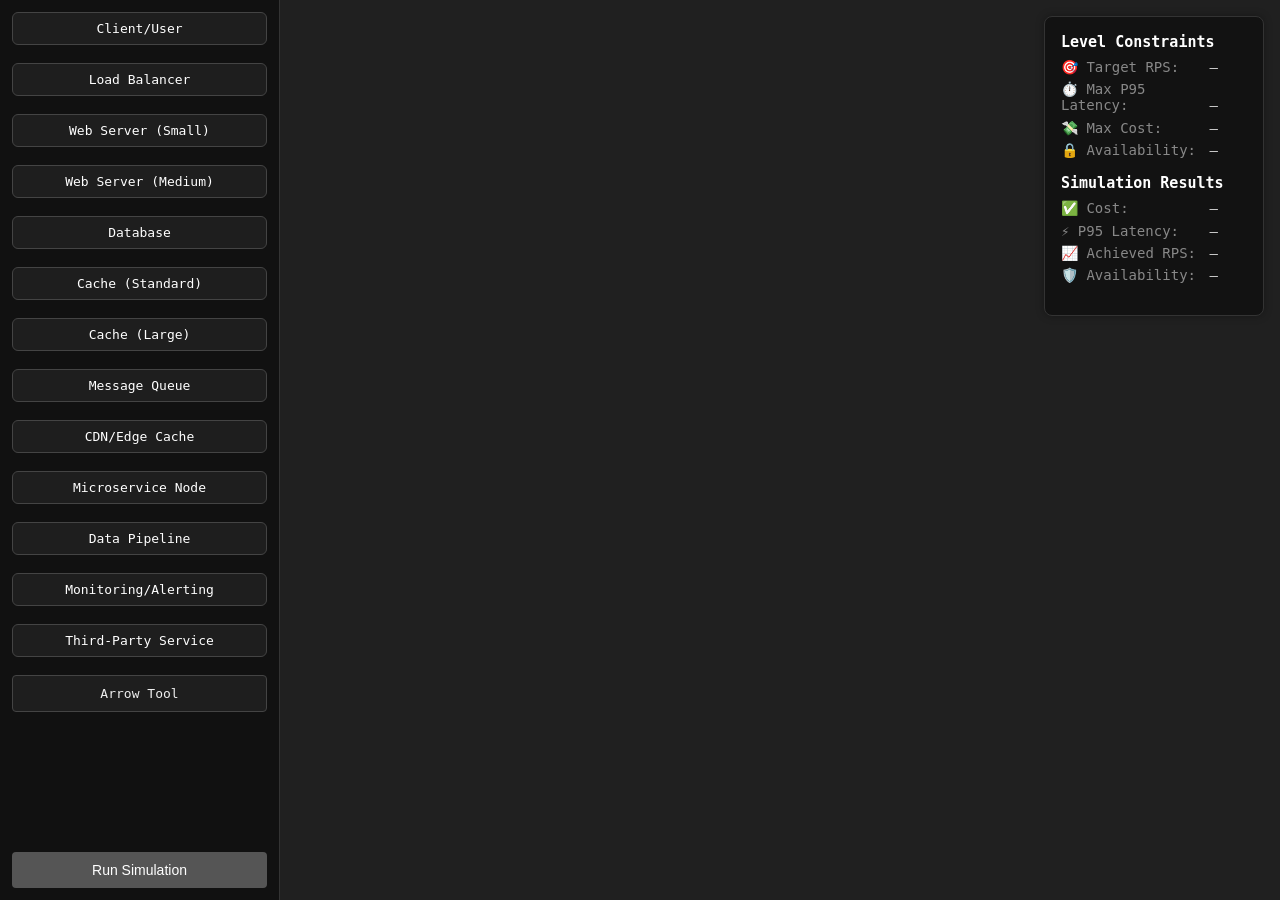
==== game.html @ d6246545 "initial commit" ====
<!DOCTYPE html>
<html lang="en">
  <head>
    <meta charset="UTF-8">
    <meta name="viewport" content="width=device-width, initial-scale=1.0">
    <title>System Design Canvas Game</title>
    <style>
    * {
      box-sizing: border-box;
    }

    body {
      margin: 0;
      display: flex;
      height: 100vh;
      font-family: 'Fira Code', monospace;
      background-color: #1e1e1e;
      color: #ccc;
    }

    #sidebar {
      width: 280px;
      background-color: #111;
      border-right: 1px solid #333;
      padding: 12px;
      display: flex;
      flex-direction: column;
      gap: 12px;
      overflow-y: auto;
    }

    .component-icon, #arrow-tool {
      padding: 10px 12px;
      background-color: #1e1e1e;
      border: 1px solid #444;
      border-radius: 4px;
      text-align: center;
      cursor: grab;
      user-select: none;
      font-size: 13px;
      transition: background-color 0.1s ease;
      color: #eee;
    }

    .component-icon:hover, #arrow-tool:hover {
      background-color: #2a2a2a;
    }

    .component-icon:active, #arrow-tool:active {
      cursor: grabbing;
    }

    #arrow-tool.active {
      background-color: #005f87;
      color: white;
      border-color: #007acc;
    }

    #canvas-container {
      flex: 1;
      position: relative;
      overflow: hidden;
      background-color: #202020;
    }

    #canvas {
      width: 100%;
      height: 100%;
    }

    .dropped {
      cursor: move;
    }

    .dropped.selected rect {
      stroke: #00bcd4;
      stroke-width: 2;
    }

    #run-button {
      margin-top: auto;
      padding: 10px;
      background-color: #007acc;
      color: white;
      border: none;
      border-radius: 4px;
      cursor: pointer;
      font-size: 14px;
    }

    #run-button:disabled {
      background-color: #555;
      cursor: not-allowed;
    }

    #node-props-panel {
      position: absolute;
      top: 20px;
      right: 20px;
      width: 220px;
      background-color: #111;
      border: 1px solid #444;
      border-radius: 4px;
      padding: 12px;
      color: #eee;
      box-shadow: 0 0 10px rgba(0,0,0,0.6);
      display: none;
      z-index: 10;
    }

    #node-props-panel h3 {
      margin-top: 0;
      font-size: 15px;
      color: #ccc;
    }

    .prop-group {
      display: none;
      margin-bottom: 12px;
    }

    .prop-group label, .prop-group input {
      display: block;
      width: 100%;
      margin-top: 6px;
      font-size: 13px;
    }

    input[type="text"],
    input[type="number"] {
      padding: 6px;
      background-color: #222;
      border: 1px solid #555;
      color: #eee;
      border-radius: 4px;
      font-family: 'Fira Code', monospace;
    }

    #node-props-panel button {
      padding: 8px;
      background-color: #007acc;
      color: white;
      border: none;
      border-radius: 4px;
      cursor: pointer;
      font-size: 14px;
      margin-top: 8px;
    }

    #node-props-panel button:disabled {
      background-color: #555;
      cursor: not-allowed;
    }

    #info-panel {
      position: absolute;
      top: 1rem;
      right: 1rem;
      background: #121212;
      color: #ccc;
      padding: 1rem;
      border-radius: 8px;
      font-family: monospace;
      font-size: 14px;
      min-width: 220px;
      z-index: 10;
      border: 1px solid #333;
      box-shadow: 0 0 8px rgba(0, 0, 0, 0.3);
    }

    #constraints-panel,
    #score-panel {
      margin-bottom: 1rem;
    }

    .panel-title {
      font-weight: bold;
      color: #fff;
      font-size: 15px;
      margin-bottom: 0.5rem;
    }

    .panel-metric {
      margin-bottom: 0.4rem;
    }

    .panel-metric .label {
      display: inline-block;
      width: 140px;
      color: #888;
    }

    .component-icon {
      position: relative;
      padding: 8px;
      margin-bottom: 6px;
      background: #1e1e1e;
      color: white;
      border: 1px solid #444;
      border-radius: 6px;
      cursor: grab;
    }

    .component-icon .tooltip {
      visibility: hidden;
      opacity: 0;
      position: absolute;
      top: 100%;
      left: 0;
      z-index: 10;
      background: #333;
      color: #fff;
      padding: 6px 8px;
      border-radius: 4px;
      white-space: nowrap;
      font-size: 12px;
      line-height: 1.4;
      margin-top: 4px;
      transition: opacity 0.2s;
    }

    .component-icon:hover .tooltip {
      visibility: visible;
      opacity: 1;
    }

    .component-icon.dragging .tooltip {
  display: none;
}

    </style>
  </head>
  <body>
    <div id="info-panel">
      <div id="constraints-panel">
        <div class="panel-title">Level Constraints</div>
        <div class="panel-metric"><span class="label">🎯 Target RPS:</span> <span id="constraint-rps">–</span></div>
        <div class="panel-metric"><span class="label">⏱️ Max P95 Latency:</span> <span id="constraint-latency">–</span></div>
        <div class="panel-metric"><span class="label">💸 Max Cost:</span> <span id="constraint-cost">–</span></div>
        <div class="panel-metric"><span class="label">🔒 Availability:</span> <span id="constraint-availability">–</span></div>
      </div>

      <div id="score-panel">
        <div class="panel-title">Simulation Results</div>
        <div class="panel-metric"><span class="label">✅ Cost:</span> <span id="score-cost">–</span></div>
        <div class="panel-metric"><span class="label">⚡ P95 Latency:</span> <span id="score-p95">–</span></div>
        <div class="panel-metric"><span class="label">📈 Achieved RPS:</span> <span id="score-rps">–</span></div>
        <div class="panel-metric"><span class="label">🛡️ Availability:</span> <span id="score-availability">–</span></div>
      </div>
    </div>
    <div id="sidebar">
      <div class="component-icon" draggable="true" data-type="Client">
        Client/User
        <span class="tooltip">Simulates user traffic</span>
      </div>

      <div class="component-icon" draggable="true" data-type="LoadBalancer">
        Load Balancer
        <span class="tooltip">Cost: $5/mo<br>Distributes traffic evenly<br>Latency: 5 ms</span>
      </div>

      <div class="component-icon" draggable="true" data-type="WebServerSmall">
        Web Server (Small)
        <span class="tooltip">Cost: $10/mo<br>Capacity: 100 RPS<br>Base Latency: 50 ms</span>
      </div>

      <div class="component-icon" draggable="true" data-type="WebServerMedium">
        Web Server (Medium)
        <span class="tooltip">Cost: $20/mo<br>Capacity: 200 RPS<br>Base Latency: 40 ms</span>
      </div>

      <div class="component-icon" draggable="true" data-type="Database">
        Database
        <span class="tooltip">Cost: $20/mo<br>Read Capacity: 150 RPS<br>Base Latency: 80 ms<br>Supports replication</span>
      </div>

      <div class="component-icon" draggable="true" data-type="CacheStandard">
        Cache (Standard)
        <span class="tooltip">Cost: $10/mo<br>Capacity: 100 RPS<br>Latency: 5 ms<br>80% hit rate with 1hr TTL</span>
      </div>

      <div class="component-icon" draggable="true" data-type="CacheLarge">
        Cache (Large)
        <span class="tooltip">Cost: $20/mo<br>Capacity: 200 RPS<br>Latency: 5 ms<br>Higher hit rate for large datasets</span>
      </div>

      <div class="component-icon" draggable="true" data-type="MessageQueue">
        Message Queue
        <span class="tooltip">Cost: $15/mo<br>Decouples components<br>Useful for batching writes</span>
      </div>

      <div class="component-icon" draggable="true" data-type="CDN">
        CDN/Edge Cache
        <span class="tooltip">Cost: $0.03/GB<br>Improves global latency<br>Caches static content</span>
      </div>

      <div class="component-icon" draggable="true" data-type="Microservice">
        Microservice Node
        <span class="tooltip">Cost: $10/mo<br>Stateless container<br>Use for modular logic</span>
      </div>

      <div class="component-icon" draggable="true" data-type="DataPipeline">
        Data Pipeline
        <span class="tooltip">Cost: $25/mo<br>Stream or batch processing<br>Used for analytics / ETL</span>
      </div>

      <div class="component-icon" draggable="true" data-type="Monitoring">
        Monitoring/Alerting
        <span class="tooltip">Cost: $5/mo<br>Health checks + logs<br>Alerts on failures</span>
      </div>

      <div class="component-icon" draggable="true" data-type="ThirdParty">
        Third-Party Service
        <span class="tooltip">External APIs<br>Latency + cost vary<br>Examples: Payment, Email, Search</span>
      </div>

      <div id="arrow-tool">Arrow Tool</div>
      <button id="run-button" disabled>Run Simulation</button>
    </div>

    <div id="canvas-container">
      <svg id="canvas">
        <defs>
          <marker id="arrowhead" markerWidth="10" markerHeight="7" refX="10" refY="3.5" orient="auto">
            <polygon points="0 0, 10 3.5, 0 7" fill="#333" />
          </marker>
        </defs>
      </svg>
      <div id="node-props-panel">
        <h3>Node Properties</h3>
        <div id="label-group">
          <label>Label:<input type="text" name="label" /></label>
        </div>
        <div id="db-group" class="prop-group">
          <label>Replication Factor:<input type="number" name="replication" min="1" step="1" /></label>
        </div>
        <div id="cache-group" class="prop-group">
          <label>Cache TTL (secs):<input type="number" name="cacheTTL" min="0" step="60" /></label>
        </div>
        <button id="node-props-save" disabled>Save</button>
      </div>
    </div>

    <script>
    let nodeIdCounter = 1;
    function generateNodeId() {
      return `node-${nodeIdCounter++}`;
    }

    function createSVGElement(tag, attrs) {
      const elem = document.createElementNS('http://www.w3.org/2000/svg', tag);
      for (let key in attrs) {
        elem.setAttribute(key, attrs[key]);
      }
      return elem;
    }

    class Node {
      constructor(type, x, y, app) {
        this.id = generateNodeId();
        this.type = type;
        this.app = app;
        this.props = {
          label: type,
          replication: 1,
          cacheTTL: 0
        };
        this.group = createSVGElement('g', { class: 'dropped', 'data-type': type });
        const rect = createSVGElement('rect', {
          x, y,
          width: 0,
          height: app.componentSize.height,
          fill: '#e0e0e0',
          stroke: '#333',
          'stroke-width': 1,
          rx: 4, ry: 4
        });
        this.group.appendChild(rect);
        this.text = createSVGElement('text', {
          x: x + app.componentSize.width / 2,
          y: y + app.componentSize.height / 2 + 5,
          'text-anchor': 'middle',
          'font-size': 14,
          fill: '#000'
        });
        this.text.textContent = this.props.label;
        this.app.canvas.appendChild(this.text); // temporarily append to measure
        const textWidth = this.text.getBBox().width;
        const padding = 20;
        const finalWidth = textWidth + padding;

        rect.setAttribute('width', finalWidth);
        this.text.setAttribute('x', x + finalWidth / 2);
        this.group.appendChild(this.text);
        this.group.__nodeObj = this;
        this.initDrag();
        this.group.addEventListener('click', (e) => {
          e.stopPropagation();
          if (app.arrowMode) {
            app.handleConnectionClick(this);
          } else {
            app.clearSelection();
            this.select();
            app.showPropsPanel(this);
          }
        });
        app.canvas.appendChild(this.group);
        app.placedComponents.push(this);
        app.runButton.disabled = false;
      }

      initDrag() {
        this.id = generateNodeId();
        let offsetX, offsetY;

        const onMouseMove = (e) => {
          const pt = this.app.canvas.createSVGPoint();
          pt.x = e.clientX;
          pt.y = e.clientY;
          const svgP = pt.matrixTransform(this.app.canvas.getScreenCTM().inverse());

          const newX = svgP.x - offsetX;
          const newY = svgP.y - offsetY;

          this.group.setAttribute('transform', `translate(${newX}, ${newY})`);

          this.app.connections.forEach(conn => {
            if (conn.start === this || conn.end === this) {
              conn.updatePosition();
            }
          });
        };

        const onMouseUp = () => {
          window.removeEventListener('mousemove', onMouseMove);
          window.removeEventListener('mouseup', onMouseUp);
        };

        this.group.addEventListener('mousedown', (e) => {
          e.preventDefault();
          const pt = this.app.canvas.createSVGPoint();
          pt.x = e.clientX;
          pt.y = e.clientY;
          const svgP = pt.matrixTransform(this.app.canvas.getScreenCTM().inverse());

          const ctm = this.group.getCTM();
          offsetX = svgP.x - ctm.e;
          offsetY = svgP.y - ctm.f;

          window.addEventListener('mousemove', onMouseMove);
          window.addEventListener('mouseup', onMouseUp);
        });        
      }

      updateLabel(newLabel) {
        this.props.label = newLabel;
        this.text.textContent = newLabel;
        const textWidth = this.text.getBBox().width;
        const padding = 20;
        const finalWidth = textWidth + padding;

        this.group.querySelector('rect').setAttribute('width', finalWidth);
        this.text.setAttribute('x', parseFloat(this.group.querySelector('rect').getAttribute('x')) + finalWidth / 2);

      }

      getCenter() {
        const bbox = this.group.getBBox();
        const ctm = this.group.getCTM();
        const x = ctm.e + bbox.x + bbox.width / 2;
        const y = ctm.f + bbox.y + bbox.height / 2;
        return { x, y };
      }

      select() {
        this.app.clearSelection();
        this.group.classList.add('selected');
        this.app.selectedNode = this;
      }

      deselect() {
        this.group.classList.remove('selected');
        if (this.app.selectedNode === this) {
          this.app.selectedNode = null;
        }
      }
    }

    class Connection {
      constructor(startNode, endNode, label, app) {
        this.start = startNode;
        this.end = endNode;
        this.app = app;
        this.line = createSVGElement('line', {
          stroke: '#333', 'stroke-width': 2, 'marker-end': 'url(#arrowhead)'
        });
        this.text = createSVGElement('text', {
          'text-anchor': 'middle', 'font-size': 12, fill: '#333'
        });
        this.text.textContent = label;
        app.canvas.appendChild(this.line);
        app.canvas.appendChild(this.text);
        this.updatePosition();

        this.selected = false;
        this.line.addEventListener('click', (e) => {
          e.stopPropagation();
          this.app.clearSelection();
          this.select();
        });
      }

      updatePosition() {
        const s = this.start.getCenter();
        const e = this.end.getCenter();
        this.line.setAttribute('x1', s.x);
        this.line.setAttribute('y1', s.y);
        this.line.setAttribute('x2', e.x);
        this.line.setAttribute('y2', e.y);
        const midX = (s.x + e.x) / 2;
        const midY = (s.y + e.y) / 2;
        this.text.setAttribute('x', midX);
        this.text.setAttribute('y', midY - 5);
      }

      select() {
        this.app.clearSelection();
        this.selected = true;
        this.line.setAttribute('stroke', '#007bff');
        this.line.setAttribute('stroke-width', 3);
        this.app.selectedConnection = this;
      }

      deselect() {
        this.selected = false;
        this.line.setAttribute('stroke', '#333');
        this.line.setAttribute('stroke-width', 2);
      }
    }

    class CanvasApp {
      constructor() {
        this.placedComponents = [];
        this.connections = [];
        this.componentSize = { width: 120, height: 40 };
        this.arrowMode = false;
        this.connectionStart = null;
        this.activeNode = null;
        this.selectedConnection = null;

        this.sidebar = document.getElementById('sidebar');
        this.arrowTool = document.getElementById('arrow-tool');
        this.canvasContainer = document.getElementById('canvas-container');
        this.canvas = document.getElementById('canvas');
        this.runButton = document.getElementById('run-button');
        this.nodePropsPanel = document.getElementById('node-props-panel');
        this.propsSaveBtn = document.getElementById('node-props-save');
        this.labelGroup = document.getElementById('label-group');
        this.dbGroup = document.getElementById('db-group');
        this.cacheGroup = document.getElementById('cache-group');
        this.selectedNode = null;

        this.initEventHandlers();
      }

      initEventHandlers() {
        this.arrowTool.addEventListener('click', () => {
          this.arrowMode = !this.arrowMode;
          if (this.arrowMode) {
            this.arrowTool.classList.add('active');
            this.hidePropsPanel();
          } else {
            this.arrowTool.classList.remove('active');
            if (this.connectionStart) {
              this.connectionStart.group.classList.remove('selected');
              this.connectionStart = null;
            }
          }
        });

        this.sidebar.addEventListener('dragstart', (e) => {
          if (e.target.classList.contains('component-icon')) {
            e.dataTransfer.setData('text/plain', e.target.getAttribute('data-type'));
            e.target.classList.add('dragging');
          }
        });
        this.sidebar.addEventListener('dragend', (e) => {
  if (e.target.classList.contains('component-icon')) {
    e.target.classList.remove('dragging');
  }
});

        this.canvasContainer.addEventListener('dragover', (e) => e.preventDefault());
        this.canvasContainer.addEventListener('drop', (e) => {
          e.preventDefault();
          const type = e.dataTransfer.getData('text/plain');
          const pt = this.canvas.createSVGPoint();
          pt.x = e.clientX;
          pt.y = e.clientY;
          const svgP = pt.matrixTransform(this.canvas.getScreenCTM().inverse());
          const x = svgP.x - this.componentSize.width / 2;
          const y = svgP.y - this.componentSize.height / 2;
          new Node(type, x, y, this);
        });

        this.runButton.addEventListener('click', () => {
          const designData = this.exportDesign();
          alert(JSON.stringify(designData));
        });

        this.canvas.addEventListener('click', () => {
          if (this.connectionStart) {
            this.connectionStart.group.classList.remove('selected');
            this.connectionStart = null;
          }
          this.hidePropsPanel();
          this.clearSelection();
        });

        this.propsSaveBtn.addEventListener('click', () => {
          if (!this.activeNode) return;
          const nodeObj = this.activeNode;
          const panel = this.nodePropsPanel;
          const newLabel = panel.querySelector("input[name='label']").value;
          nodeObj.updateLabel(newLabel);
          if (nodeObj.type === 'Database') {
            nodeObj.props.replication = parseInt(panel.querySelector("input[name='replication']").value, 10);
          }
          if (nodeObj.type === 'CacheStandard' || nodeObj.type === 'CacheLarge') {
            nodeObj.props.cacheTTL = parseInt(panel.querySelector("input[name='cacheTTL']").value, 10);
          }
          this.hidePropsPanel();
        });

        document.addEventListener('keydown', (e) => {
          if (e.key === 'Backspace' || e.key === 'Delete') {
            if (this.selectedConnection) {
              this.canvas.removeChild(this.selectedConnection.line);
              this.canvas.removeChild(this.selectedConnection.text);
              const index = this.connections.indexOf(this.selectedConnection);
              if (index !== -1) this.connections.splice(index, 1);
              this.selectedConnection = null;
            } else if (this.selectedNode) {
              this.canvas.removeChild(this.selectedNode.group);
              this.placedComponents = this.placedComponents.filter(n => n !== this.selectedNode);
              this.connections = this.connections.filter(conn => {
                if (conn.start === this.selectedNode || conn.end === this.selectedNode) {
                  this.canvas.removeChild(conn.line);
                  this.canvas.removeChild(conn.text);
                  return false;
                }
                return true;
              });
              this.selectedNode = null;
              this.activeNode = null;
              this.hidePropsPanel();
            }
          }
        });
      }

      handleConnectionClick(nodeObj) {
        if (!this.connectionStart) {
          this.connectionStart = nodeObj;
          nodeObj.group.classList.add('selected');
        } else if (this.connectionStart === nodeObj) {
          this.connectionStart.group.classList.remove('selected');
          this.connectionStart = null;
        } else {
          const defaultLabel = 'Read traffic';
          const label = prompt('Enter connection label:', defaultLabel);
          if (label) {
            const conn = new Connection(this.connectionStart, nodeObj, label, this);
            this.connections.push(conn);
          }
          this.connectionStart.group.classList.remove('selected');
          this.connectionStart = null;
        }
      }

      showPropsPanel(nodeObj) {
        // ... unchanged ...
        this.activeNode = nodeObj;
        const panel = this.nodePropsPanel;

        // Position the panel (optional, or you can use fixed top/right)
        const bbox = nodeObj.group.getBBox();
        const ctm = nodeObj.group.getCTM();
        const screenX = ctm.e + bbox.x;
        const screenY = ctm.f + bbox.y + bbox.height;
        panel.style.left = (screenX + this.canvasContainer.getBoundingClientRect().left) + 'px';
        panel.style.top = (screenY + this.canvasContainer.getBoundingClientRect().top) + 'px';

        // Always show label group
        this.labelGroup.style.display = 'block';
        panel.querySelector("input[name='label']").value = nodeObj.props.label;

        // Show DB fields if it's a Database
        this.dbGroup.style.display = nodeObj.type === 'Database' ? 'block' : 'none';
        if (nodeObj.type === 'Database') {
          this.dbGroup.querySelector("input[name='replication']").value = nodeObj.props.replication;
        }

        // Show cache fields if it's a cache
        const isCache = nodeObj.type === 'CacheStandard' || nodeObj.type === 'CacheLarge';
        this.cacheGroup.style.display = isCache ? 'block' : 'none';
        if (isCache) {
          this.cacheGroup.querySelector("input[name='cacheTTL']").value = nodeObj.props.cacheTTL;
        }

        this.propsSaveBtn.disabled = false;
        panel.style.display = 'block';
      }

      hidePropsPanel() {
        this.nodePropsPanel.style.display = 'none';
        this.propsSaveBtn.disabled = true;
        this.activeNode = null;
      }

      updateConnectionsFor(movedNode) {
        this.connections.forEach(conn => {
          if (conn.start === movedNode || conn.end === movedNode) {
            conn.updatePosition();
          }
        });
      }

      clearSelection() {
        if (this.selectedConnection) {
          this.selectedConnection.deselect();
          this.selectedConnection = null;
        }

        if (this.selectedNode) {
          this.selectedNode.deselect();
          this.selectedNode = null;
          this.hidePropsPanel();
        }
      }

      exportDesign() {
        const nodes = this.placedComponents.map(n => ({
          id: n.id,
          type: n.type,
          x: n.x,
          y: n.y,
          props: n.props
        }));

        const connections = this.connections.map(c => ({
          source: c.start.id,
          target: c.end.id,
          label: c.label || ''
        }));

        return { nodes, connections };
      }
    }

    const app = new CanvasApp();
    </script>
  </body>
</html>
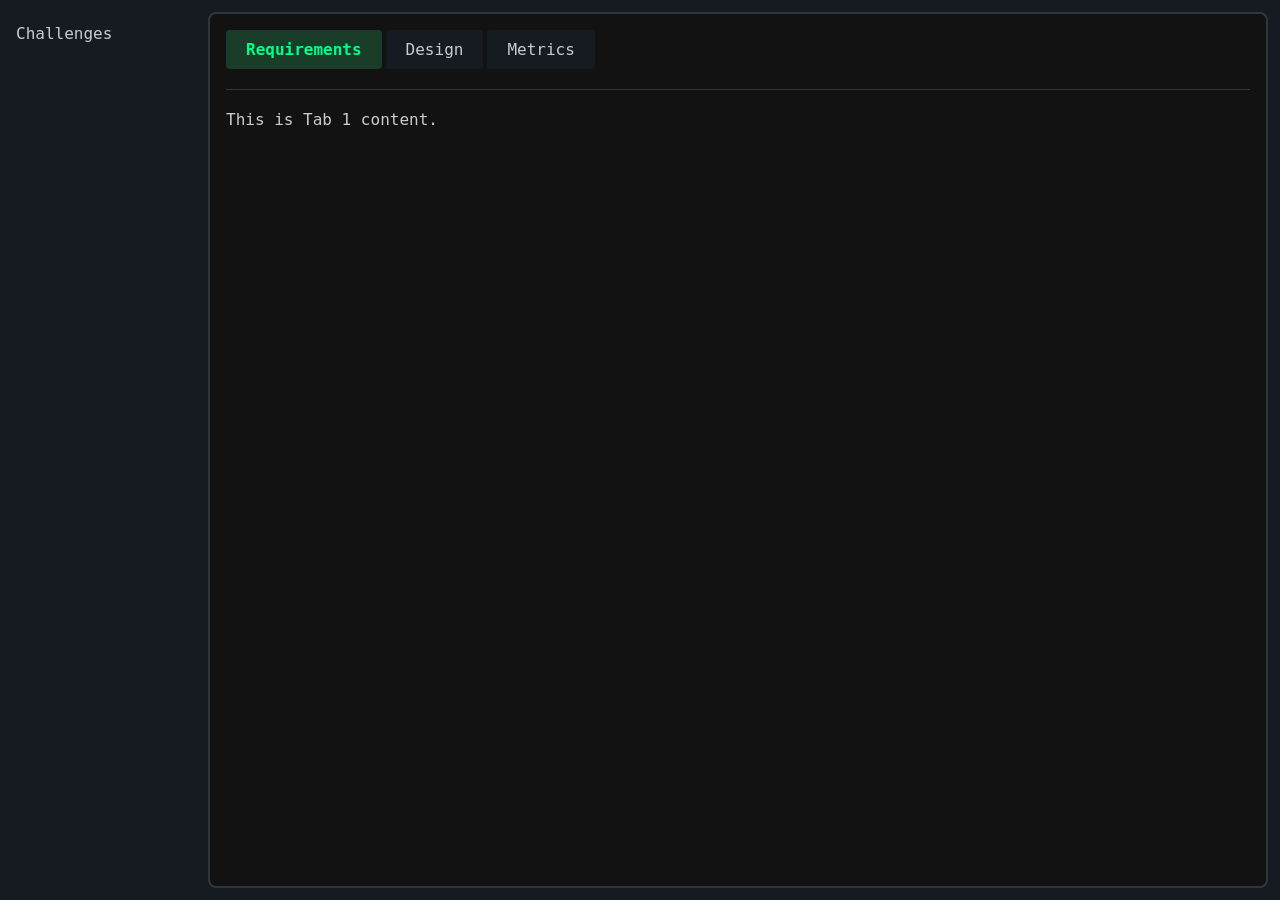
==== commit e45bc45e: "add more styling to game" ====
--- a/game.html
+++ b/game.html
@@ -3,7 +3,7 @@
   <head>
     <meta charset="UTF-8">
     <meta name="viewport" content="width=device-width, initial-scale=1.0">
-    <title>System Design Canvas Game</title>
+    <title>System Design Game</title>
     <style>
     * {
       box-sizing: border-box;
@@ -11,22 +11,22 @@
 
     body {
       margin: 0;
+      height: 100vh;
+      font-family: 'JetBrains Mono', monospace;
+      background-color: #161b22;
+      color: #ccc;
       display: flex;
+      flex-direction: row;
       height: 100vh;
-      font-family: 'Fira Code', monospace;
-      background-color: #1e1e1e;
-      color: #ccc;
     }
 
     #sidebar {
-      width: 280px;
+      width: 100%;
       background-color: #111;
-      border-right: 1px solid #333;
-      padding: 12px;
       display: flex;
-      flex-direction: column;
+      flex-direction: row;
       gap: 12px;
-      overflow-y: auto;
+      flex-wrap: wrap;
     }
 
     .component-icon, #arrow-tool {
@@ -37,13 +37,14 @@
       text-align: center;
       cursor: grab;
       user-select: none;
-      font-size: 13px;
+      font-size: 16px;
       transition: background-color 0.1s ease;
-      color: #eee;
+      color: rgb(204, 204, 204);
     }
 
     .component-icon:hover, #arrow-tool:hover {
       background-color: #2a2a2a;
+      border: 1px solid #00ff88;
     }
 
     .component-icon:active, #arrow-tool:active {
@@ -59,13 +60,30 @@
     #canvas-container {
       flex: 1;
       position: relative;
+      background: #121212;
+      box-sizing: border-box;
+      height: 100%;
+      margin: 16px 0 0;
+
+    }
+
+    #canvas-wrapper {
+      flex: 1;
+      display: flex;
+      flex-direction: column;
+      border-radius: 8px;
+      border: 2px solid #30363d;
       overflow: hidden;
-      background-color: #202020;
-    }
-
+      background: #121212;
+      margin: 12px 12px 12px 0;
+      padding: 16px;
+    }
     #canvas {
       width: 100%;
       height: 100%;
+      background: #121212;
+      border: 2px dashed #30363d;
+      border-radius: 8px;
     }
 
     .dropped {
@@ -154,8 +172,8 @@
 
     #info-panel {
       position: absolute;
-      top: 1rem;
-      right: 1rem;
+      top: 12px;
+      right: 12px;
       background: #121212;
       color: #ccc;
       padding: 1rem;
@@ -193,9 +211,8 @@
     .component-icon {
       position: relative;
       padding: 8px;
-      margin-bottom: 6px;
       background: #1e1e1e;
-      color: white;
+      color: rgb(204, 204, 204);
       border: 1px solid #444;
       border-radius: 6px;
       cursor: grab;
@@ -222,122 +239,205 @@
     .component-icon:hover .tooltip {
       visibility: visible;
       opacity: 1;
+      z-index:1000;
     }
 
     .component-icon.dragging .tooltip {
-  display: none;
-}
-
+      display: none;
+    }
+
+    #challenge-container {
+      width: 15%;
+      box-sizing: border-box;
+      margin-left: 16px;
+      margin-top: 24px;
+    }
+
+    .tabs {
+      display: flex;
+      flex-direction: column;
+      height: 100%;
+      overflow: hidden;
+    }
+
+    .tab-labels {
+      display: flex;
+      cursor: pointer;
+    }
+
+    .tab-labels label {
+      padding: 10px 20px;
+      background: #161b22;
+      margin-right: 4px;
+      margin-bottom: 20px;
+      border-radius: 4px;
+    }
+
+    .tab-content {
+      border-top: 1px solid #30363d;
+      padding: 20px 0 0;
+      display: none;
+      height: 100%;
+    }
+
+    input[name="tab"] {
+      display: none;
+    }
+
+    #tab1:checked ~ .tabs .tab-labels label[for="tab1"],
+    #tab2:checked ~ .tabs .tab-labels label[for="tab2"],
+    #tab3:checked ~ .tabs .tab-labels label[for="tab3"] {
+      background: #1a3d2a;
+      font-weight: bold;
+      color: #00ff88;
+    }
+
+    #tab1:checked ~ .tabs #content1,
+    #tab2:checked ~ .tabs #content2,
+    #tab3:checked ~ .tabs #content3 {
+      display: flex;
+      flex-direction: column;
+      height: 100%;
+      overflow:hidden;
+    }
     </style>
   </head>
   <body>
-    <div id="info-panel">
-      <div id="constraints-panel">
-        <div class="panel-title">Level Constraints</div>
-        <div class="panel-metric"><span class="label">🎯 Target RPS:</span> <span id="constraint-rps">–</span></div>
-        <div class="panel-metric"><span class="label">⏱️ Max P95 Latency:</span> <span id="constraint-latency">–</span></div>
-        <div class="panel-metric"><span class="label">💸 Max Cost:</span> <span id="constraint-cost">–</span></div>
-        <div class="panel-metric"><span class="label">🔒 Availability:</span> <span id="constraint-availability">–</span></div>
-      </div>
-
-      <div id="score-panel">
-        <div class="panel-title">Simulation Results</div>
-        <div class="panel-metric"><span class="label">✅ Cost:</span> <span id="score-cost">–</span></div>
-        <div class="panel-metric"><span class="label">⚡ P95 Latency:</span> <span id="score-p95">–</span></div>
-        <div class="panel-metric"><span class="label">📈 Achieved RPS:</span> <span id="score-rps">–</span></div>
-        <div class="panel-metric"><span class="label">🛡️ Availability:</span> <span id="score-availability">–</span></div>
-      </div>
+    <div id="challenge-container">
+      Challenges
     </div>
-    <div id="sidebar">
-      <div class="component-icon" draggable="true" data-type="Client">
-        Client/User
-        <span class="tooltip">Simulates user traffic</span>
-      </div>
-
-      <div class="component-icon" draggable="true" data-type="LoadBalancer">
-        Load Balancer
-        <span class="tooltip">Cost: $5/mo<br>Distributes traffic evenly<br>Latency: 5 ms</span>
-      </div>
-
-      <div class="component-icon" draggable="true" data-type="WebServerSmall">
-        Web Server (Small)
-        <span class="tooltip">Cost: $10/mo<br>Capacity: 100 RPS<br>Base Latency: 50 ms</span>
-      </div>
-
-      <div class="component-icon" draggable="true" data-type="WebServerMedium">
-        Web Server (Medium)
-        <span class="tooltip">Cost: $20/mo<br>Capacity: 200 RPS<br>Base Latency: 40 ms</span>
-      </div>
-
-      <div class="component-icon" draggable="true" data-type="Database">
-        Database
-        <span class="tooltip">Cost: $20/mo<br>Read Capacity: 150 RPS<br>Base Latency: 80 ms<br>Supports replication</span>
-      </div>
-
-      <div class="component-icon" draggable="true" data-type="CacheStandard">
-        Cache (Standard)
-        <span class="tooltip">Cost: $10/mo<br>Capacity: 100 RPS<br>Latency: 5 ms<br>80% hit rate with 1hr TTL</span>
-      </div>
-
-      <div class="component-icon" draggable="true" data-type="CacheLarge">
-        Cache (Large)
-        <span class="tooltip">Cost: $20/mo<br>Capacity: 200 RPS<br>Latency: 5 ms<br>Higher hit rate for large datasets</span>
-      </div>
-
-      <div class="component-icon" draggable="true" data-type="MessageQueue">
-        Message Queue
-        <span class="tooltip">Cost: $15/mo<br>Decouples components<br>Useful for batching writes</span>
-      </div>
-
-      <div class="component-icon" draggable="true" data-type="CDN">
-        CDN/Edge Cache
-        <span class="tooltip">Cost: $0.03/GB<br>Improves global latency<br>Caches static content</span>
-      </div>
-
-      <div class="component-icon" draggable="true" data-type="Microservice">
-        Microservice Node
-        <span class="tooltip">Cost: $10/mo<br>Stateless container<br>Use for modular logic</span>
-      </div>
-
-      <div class="component-icon" draggable="true" data-type="DataPipeline">
-        Data Pipeline
-        <span class="tooltip">Cost: $25/mo<br>Stream or batch processing<br>Used for analytics / ETL</span>
-      </div>
-
-      <div class="component-icon" draggable="true" data-type="Monitoring">
-        Monitoring/Alerting
-        <span class="tooltip">Cost: $5/mo<br>Health checks + logs<br>Alerts on failures</span>
-      </div>
-
-      <div class="component-icon" draggable="true" data-type="ThirdParty">
-        Third-Party Service
-        <span class="tooltip">External APIs<br>Latency + cost vary<br>Examples: Payment, Email, Search</span>
-      </div>
-
-      <div id="arrow-tool">Arrow Tool</div>
-      <button id="run-button" disabled>Run Simulation</button>
-    </div>
-
-    <div id="canvas-container">
-      <svg id="canvas">
-        <defs>
-          <marker id="arrowhead" markerWidth="10" markerHeight="7" refX="10" refY="3.5" orient="auto">
-            <polygon points="0 0, 10 3.5, 0 7" fill="#333" />
-          </marker>
-        </defs>
-      </svg>
-      <div id="node-props-panel">
-        <h3>Node Properties</h3>
-        <div id="label-group">
-          <label>Label:<input type="text" name="label" /></label>
+    <div id="canvas-wrapper">
+      <input type="radio" id="tab1" name="tab" checked>
+      <input type="radio" id="tab2" name="tab">
+      <input type="radio" id="tab3" name="tab">
+
+      <div class="tabs">
+        <div class="tab-labels">
+          <label for="tab1">Requirements</label>
+          <label for="tab2">Design</label>
+          <label for="tab3">Metrics</label>
         </div>
-        <div id="db-group" class="prop-group">
-          <label>Replication Factor:<input type="number" name="replication" min="1" step="1" /></label>
+
+        <!-- Requirements -->
+        <div id="content1" class="tab-content">This is Tab 1 content.</div>
+
+        <!-- Design-->
+        <div id="content2" class="tab-content">
+          <div id="sidebar">
+            <div class="component-icon" draggable="true" data-type="client">
+              user
+              <span class="tooltip">simulates user traffic</span>
+            </div>
+
+            <div class="component-icon" draggable="true" data-type="loadbalancer">
+              load balancer
+              <span class="tooltip">cost: $5/mo<br>distributes traffic evenly<br>latency: 5 ms</span>
+            </div>
+
+            <div class="component-icon" draggable="true" data-type="webserversmall">
+              web server (small)
+              <span class="tooltip">cost: $10/mo<br>capacity: 100 rps<br>base latency: 50 ms</span>
+            </div>
+
+            <div class="component-icon" draggable="true" data-type="webservermedium">
+              web server (medium)
+              <span class="tooltip">cost: $20/mo<br>capacity: 200 rps<br>base latency: 40 ms</span>
+            </div>
+
+            <div class="component-icon" draggable="true" data-type="database">
+              database
+              <span class="tooltip">cost: $20/mo<br>read capacity: 150 rps<br>base latency: 80 ms<br>supports replication</span>
+            </div>
+
+            <div class="component-icon" draggable="true" data-type="cachestandard">
+              cache (standard)
+              <span class="tooltip">cost: $10/mo<br>capacity: 100 rps<br>latency: 5 ms<br>80% hit rate with 1hr ttl</span>
+            </div>
+
+            <div class="component-icon" draggable="true" data-type="cachelarge">
+              cache (large)
+              <span class="tooltip">cost: $20/mo<br>capacity: 200 rps<br>latency: 5 ms<br>higher hit rate for large datasets</span>
+            </div>
+
+            <div class="component-icon" draggable="true" data-type="messagequeue">
+              message queue
+              <span class="tooltip">cost: $15/mo<br>decouples components<br>useful for batching writes</span>
+            </div>
+
+            <div class="component-icon" draggable="true" data-type="cdn">
+              cdn/edge cache
+              <span class="tooltip">cost: $0.03/gb<br>improves global latency<br>caches static content</span>
+            </div>
+
+            <div class="component-icon" draggable="true" data-type="microservice">
+              microservice node
+              <span class="tooltip">cost: $10/mo<br>stateless container<br>use for modular logic</span>
+            </div>
+
+            <div class="component-icon" draggable="true" data-type="datapipeline">
+              data pipeline
+              <span class="tooltip">cost: $25/mo<br>stream or batch processing<br>used for analytics / etl</span>
+            </div>
+
+            <div class="component-icon" draggable="true" data-type="monitoring">
+              monitoring/alerting
+              <span class="tooltip">cost: $5/mo<br>health checks + logs<br>alerts on failures</span>
+            </div>
+
+            <div class="component-icon" draggable="true" data-type="thirdparty">
+              third-party service
+              <span class="tooltip">external apis<br>latency + cost vary<br>examples: payment, email, search</span>
+            </div>
+
+            <div id="arrow-tool">arrow tool</div>
+            <button id="run-button" disabled>run simulation</button>
+          </div>
+
+          <div id="canvas-container">
+            <div id="info-panel">
+              <div id="constraints-panel">
+                <div class="panel-title">level constraints</div>
+                <div class="panel-metric"><span class="label">🎯 target rps:</span> <span id="constraint-rps">–</span></div>
+                <div class="panel-metric"><span class="label">⏱️ max p95 latency:</span> <span id="constraint-latency">–</span></div>
+                <div class="panel-metric"><span class="label">💸 max cost:</span> <span id="constraint-cost">–</span></div>
+                <div class="panel-metric"><span class="label">🔒 availability:</span> <span id="constraint-availability">–</span></div>
+              </div>
+
+              <div id="score-panel">
+                <div class="panel-title">simulation results</div>
+                <div class="panel-metric"><span class="label">✅ cost:</span> <span id="score-cost">–</span></div>
+                <div class="panel-metric"><span class="label">⚡ p95 latency:</span> <span id="score-p95">–</span></div>
+                <div class="panel-metric"><span class="label">📈 achieved rps:</span> <span id="score-rps">–</span></div>
+                <div class="panel-metric"><span class="label">🛡️ availability:</span> <span id="score-availability">–</span></div>
+              </div>
+            </div>
+
+            <svg id="canvas">
+              <defs>
+                <marker id="arrowhead" markerwidth="10" markerheight="7" refx="10" refy="3.5" orient="auto">
+                  <polygon points="0 0, 10 3.5, 0 7" fill="#333" />
+                </marker>
+              </defs>
+            </svg>
+            <div id="node-props-panel">
+              <h3>node properties</h3>
+              <div id="label-group">
+                <label>label:<input type="text" name="label" /></label>
+              </div>
+              <div id="db-group" class="prop-group">
+                <label>replication factor:<input type="number" name="replication" min="1" step="1" /></label>
+              </div>
+              <div id="cache-group" class="prop-group">
+                <label>cache ttl (secs):<input type="number" name="cachettl" min="0" step="60" /></label>
+              </div>
+              <button id="node-props-save" disabled>save</button>
+            </div>
+          </div>
+
         </div>
-        <div id="cache-group" class="prop-group">
-          <label>Cache TTL (secs):<input type="number" name="cacheTTL" min="0" step="60" /></label>
-        </div>
-        <button id="node-props-save" disabled>Save</button>
+
+        <!-- Metrics-->
+        <div id="content3" class="tab-content">This is Tab 3 content.</div>
       </div>
     </div>
 
@@ -370,8 +470,8 @@
           x, y,
           width: 0,
           height: app.componentSize.height,
-          fill: '#e0e0e0',
-          stroke: '#333',
+          fill: '#121212',
+          stroke: '#00ff88',
           'stroke-width': 1,
           rx: 4, ry: 4
         });
@@ -381,7 +481,7 @@
           y: y + app.componentSize.height / 2 + 5,
           'text-anchor': 'middle',
           'font-size': 14,
-          fill: '#000'
+          fill: '#ccc'
         });
         this.text.textContent = this.props.label;
         this.app.canvas.appendChild(this.text); // temporarily append to measure
@@ -585,10 +685,10 @@
           }
         });
         this.sidebar.addEventListener('dragend', (e) => {
-  if (e.target.classList.contains('component-icon')) {
-    e.target.classList.remove('dragging');
-  }
-});
+          if (e.target.classList.contains('component-icon')) {
+            e.target.classList.remove('dragging');
+          }
+        });
 
         this.canvasContainer.addEventListener('dragover', (e) => e.preventDefault());
         this.canvasContainer.addEventListener('drop', (e) => {
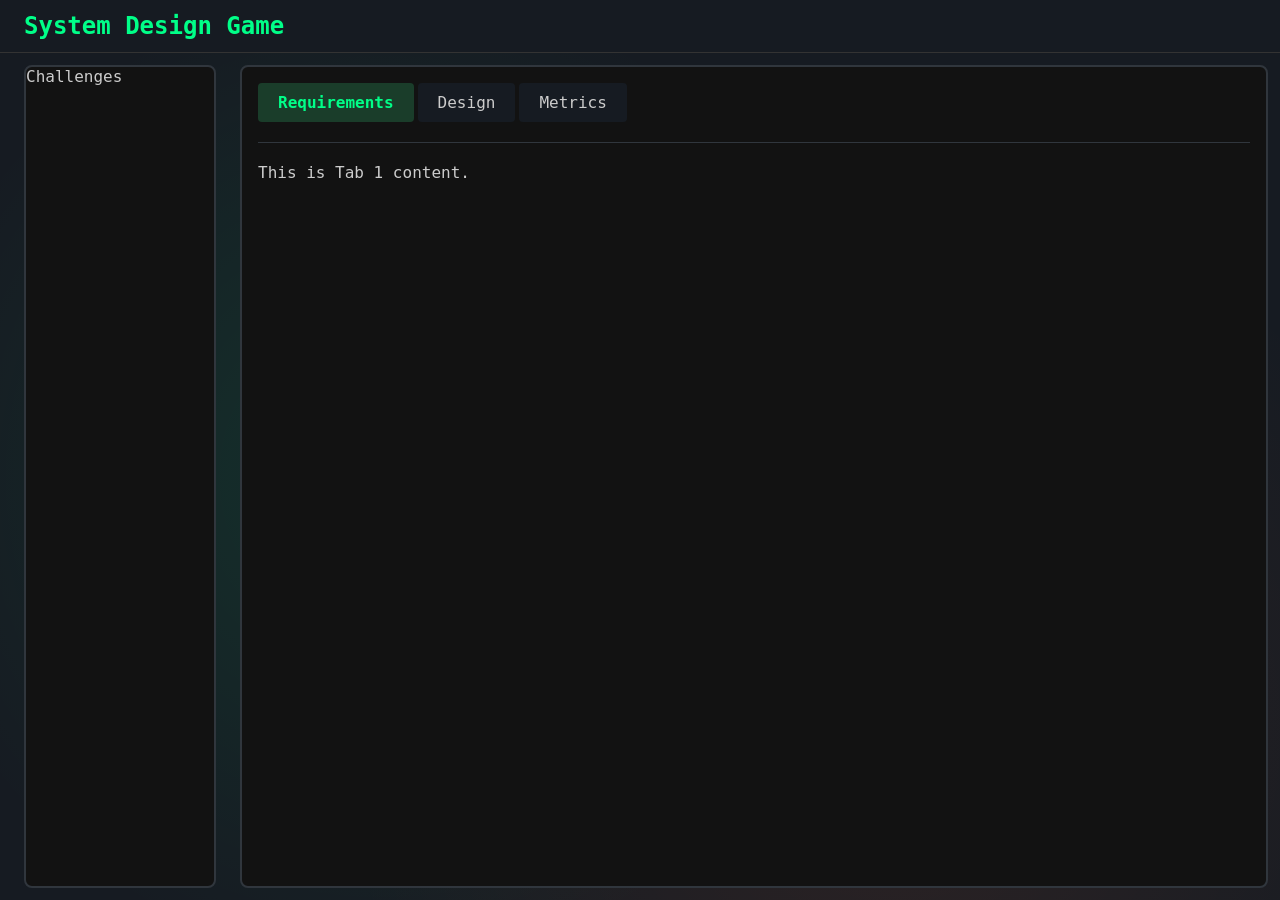
==== commit bbe6ac61: "more styling of game" ====
--- a/game.html
+++ b/game.html
@@ -11,7 +11,6 @@
 
     body {
       margin: 0;
-      height: 100vh;
       font-family: 'JetBrains Mono', monospace;
       background-color: #161b22;
       color: #ccc;
@@ -80,7 +79,7 @@
     }
     #canvas {
       width: 100%;
-      height: 100%;
+      height: 90%;
       background: #121212;
       border: 2px dashed #30363d;
       border-radius: 8px;
@@ -300,144 +299,182 @@
       height: 100%;
       overflow:hidden;
     }
+    #sd-header {
+      width: 100%;
+      background: none;
+      padding: 12px 24px;
+      font-size: 24px;
+      font-weight: bold;
+      color: #00ff88;
+      border-bottom: 1px solid #333;
+    }
+
+    #page-container {
+      display: flex;
+      flex-direction: column;
+      width: 100%;
+    }
+    #main-content {
+      display: flex;
+      flex-direction: row;
+      height: 100%;
+      background: radial-gradient(circle at 30% 50%, rgba(0, 255, 136, 0.1) 0%, transparent 50%),
+                        radial-gradient(circle at 70% 80%, rgba(255, 107, 53, 0.1) 0%, transparent 50%)
+    }
+
+    #challenge-container {
+      background: #121212;
+      margin: 12px 24px;
+      border: 2px solid #30363d;
+      border-radius: 8px;
+    }
     </style>
   </head>
   <body>
-    <div id="challenge-container">
-      Challenges
-    </div>
-    <div id="canvas-wrapper">
-      <input type="radio" id="tab1" name="tab" checked>
-      <input type="radio" id="tab2" name="tab">
-      <input type="radio" id="tab3" name="tab">
-
-      <div class="tabs">
-        <div class="tab-labels">
-          <label for="tab1">Requirements</label>
-          <label for="tab2">Design</label>
-          <label for="tab3">Metrics</label>
+    <div id="page-container">
+      <div id="sd-header">System Design Game</div>
+      <div id="main-content">
+      <div id="challenge-container">
+        Challenges
+      </div>
+      <div id="canvas-wrapper">
+        <input type="radio" id="tab1" name="tab" checked>
+        <input type="radio" id="tab2" name="tab">
+        <input type="radio" id="tab3" name="tab">
+
+        <div class="tabs">
+          <div class="tab-labels">
+            <label for="tab1">Requirements</label>
+            <label for="tab2">Design</label>
+            <label for="tab3">Metrics</label>
+          </div>
+
+          <!-- Requirements -->
+          <div id="content1" class="tab-content">This is Tab 1 content.</div>
+
+          <!-- Design-->
+          <div id="content2" class="tab-content">
+            <div id="sidebar">
+              <div class="component-icon" draggable="true" data-type="user">
+                user
+                <span class="tooltip">simulates user traffic</span>
+              </div>
+
+              <div class="component-icon" draggable="true" data-type="loadbalancer">
+                load balancer
+                <span class="tooltip">cost: $5/mo<br>distributes traffic evenly<br>latency: 5 ms</span>
+              </div>
+
+              <div class="component-icon" draggable="true" data-type="webserver (small)">
+                web server (small)
+                <span class="tooltip">cost: $10/mo<br>capacity: 100 rps<br>base latency: 50 ms</span>
+              </div>
+
+              <div class="component-icon" draggable="true" data-type="webserver (medium)">
+                web server (medium)
+                <span class="tooltip">cost: $20/mo<br>capacity: 200 rps<br>base latency: 40 ms</span>
+              </div>
+
+              <div class="component-icon" draggable="true" data-type="database">
+                database
+                <span class="tooltip">cost: $20/mo<br>read capacity: 150 rps<br>base latency: 80 ms<br>supports replication</span>
+              </div>
+
+              <div class="component-icon" draggable="true" data-type="cachestandard">
+                cache (standard)
+                <span class="tooltip">cost: $10/mo<br>capacity: 100 rps<br>latency: 5 ms<br>80% hit rate with 1hr ttl</span>
+              </div>
+
+              <div class="component-icon" draggable="true" data-type="cachelarge">
+                cache (large)
+                <span class="tooltip">cost: $20/mo<br>capacity: 200 rps<br>latency: 5 ms<br>higher hit rate for large datasets</span>
+              </div>
+
+              <div class="component-icon" draggable="true" data-type="messagequeue">
+                message queue
+                <span class="tooltip">cost: $15/mo<br>decouples components<br>useful for batching writes</span>
+              </div>
+
+              <div class="component-icon" draggable="true" data-type="cdn">
+                cdn/edge cache
+                <span class="tooltip">cost: $0.03/gb<br>improves global latency<br>caches static content</span>
+              </div>
+
+              <div class="component-icon" draggable="true" data-type="microservice">
+                microservice node
+                <span class="tooltip">cost: $10/mo<br>stateless container<br>use for modular logic</span>
+              </div>
+
+              <div class="component-icon" draggable="true" data-type="datapipeline">
+                data pipeline
+                <span class="tooltip">cost: $25/mo<br>stream or batch processing<br>used for analytics / etl</span>
+              </div>
+
+              <div class="component-icon" draggable="true" data-type="monitoring">
+                monitoring/alerting
+                <span class="tooltip">cost: $5/mo<br>health checks + logs<br>alerts on failures</span>
+              </div>
+
+              <div class="component-icon" draggable="true" data-type="thirdparty">
+                third-party service
+                <span class="tooltip">external apis<br>latency + cost vary<br>examples: payment, email, search</span>
+              </div>
+
+              <div id="arrow-tool">arrow tool</div>
+              <button id="run-button" disabled>Test Design</button>
+            </div>
+
+            <div id="canvas-container">
+              <div id="info-panel">
+                <div id="constraints-panel">
+                  <div class="panel-title">level constraints</div>
+                  <div class="panel-metric"><span class="label">🎯 target rps:</span> <span id="constraint-rps">–</span></div>
+                  <div class="panel-metric"><span class="label">⏱️ max p95 latency:</span> <span id="constraint-latency">–</span></div>
+                  <div class="panel-metric"><span class="label">💸 max cost:</span> <span id="constraint-cost">–</span></div>
+                  <div class="panel-metric"><span class="label">🔒 availability:</span> <span id="constraint-availability">–</span></div>
+                </div>
+
+                <div id="score-panel">
+                  <div class="panel-title">simulation results</div>
+                  <div class="panel-metric"><span class="label">✅ cost:</span> <span id="score-cost">–</span></div>
+                  <div class="panel-metric"><span class="label">⚡ p95 latency:</span> <span id="score-p95">–</span></div>
+                  <div class="panel-metric"><span class="label">📈 achieved rps:</span> <span id="score-rps">–</span></div>
+                  <div class="panel-metric"><span class="label">🛡️ availability:</span> <span id="score-availability">–</span></div>
+                </div>
+              </div>
+
+              <svg id="canvas">
+                <defs>
+                  <marker id="arrowhead" markerwidth="10" markerheight="7" refx="10" refy="3.5" orient="auto">
+                    <polygon points="0 0, 10 3.5, 0 7" fill="#333" />
+                  </marker>
+                </defs>
+              </svg>
+              <div id="node-props-panel">
+                <h3>node properties</h3>
+                <div id="label-group">
+                  <label>label:<input type="text" name="label" /></label>
+                </div>
+                <div id="db-group" class="prop-group">
+                  <label>replication factor:<input type="number" name="replication" min="1" step="1" /></label>
+                </div>
+                <div id="cache-group" class="prop-group">
+                  <label>cache ttl (secs):<input type="number" name="cachettl" min="0" step="60" /></label>
+                </div>
+                <button id="node-props-save" disabled>save</button>
+              </div>
+              <div id="bottom-panel">
+                Hi
+              </div>
+
+            </div>
+
+          </div>
+
+          <!-- Metrics-->
+          <div id="content3" class="tab-content">This is Tab 3 content.</div>
         </div>
-
-        <!-- Requirements -->
-        <div id="content1" class="tab-content">This is Tab 1 content.</div>
-
-        <!-- Design-->
-        <div id="content2" class="tab-content">
-          <div id="sidebar">
-            <div class="component-icon" draggable="true" data-type="client">
-              user
-              <span class="tooltip">simulates user traffic</span>
-            </div>
-
-            <div class="component-icon" draggable="true" data-type="loadbalancer">
-              load balancer
-              <span class="tooltip">cost: $5/mo<br>distributes traffic evenly<br>latency: 5 ms</span>
-            </div>
-
-            <div class="component-icon" draggable="true" data-type="webserversmall">
-              web server (small)
-              <span class="tooltip">cost: $10/mo<br>capacity: 100 rps<br>base latency: 50 ms</span>
-            </div>
-
-            <div class="component-icon" draggable="true" data-type="webservermedium">
-              web server (medium)
-              <span class="tooltip">cost: $20/mo<br>capacity: 200 rps<br>base latency: 40 ms</span>
-            </div>
-
-            <div class="component-icon" draggable="true" data-type="database">
-              database
-              <span class="tooltip">cost: $20/mo<br>read capacity: 150 rps<br>base latency: 80 ms<br>supports replication</span>
-            </div>
-
-            <div class="component-icon" draggable="true" data-type="cachestandard">
-              cache (standard)
-              <span class="tooltip">cost: $10/mo<br>capacity: 100 rps<br>latency: 5 ms<br>80% hit rate with 1hr ttl</span>
-            </div>
-
-            <div class="component-icon" draggable="true" data-type="cachelarge">
-              cache (large)
-              <span class="tooltip">cost: $20/mo<br>capacity: 200 rps<br>latency: 5 ms<br>higher hit rate for large datasets</span>
-            </div>
-
-            <div class="component-icon" draggable="true" data-type="messagequeue">
-              message queue
-              <span class="tooltip">cost: $15/mo<br>decouples components<br>useful for batching writes</span>
-            </div>
-
-            <div class="component-icon" draggable="true" data-type="cdn">
-              cdn/edge cache
-              <span class="tooltip">cost: $0.03/gb<br>improves global latency<br>caches static content</span>
-            </div>
-
-            <div class="component-icon" draggable="true" data-type="microservice">
-              microservice node
-              <span class="tooltip">cost: $10/mo<br>stateless container<br>use for modular logic</span>
-            </div>
-
-            <div class="component-icon" draggable="true" data-type="datapipeline">
-              data pipeline
-              <span class="tooltip">cost: $25/mo<br>stream or batch processing<br>used for analytics / etl</span>
-            </div>
-
-            <div class="component-icon" draggable="true" data-type="monitoring">
-              monitoring/alerting
-              <span class="tooltip">cost: $5/mo<br>health checks + logs<br>alerts on failures</span>
-            </div>
-
-            <div class="component-icon" draggable="true" data-type="thirdparty">
-              third-party service
-              <span class="tooltip">external apis<br>latency + cost vary<br>examples: payment, email, search</span>
-            </div>
-
-            <div id="arrow-tool">arrow tool</div>
-            <button id="run-button" disabled>run simulation</button>
-          </div>
-
-          <div id="canvas-container">
-            <div id="info-panel">
-              <div id="constraints-panel">
-                <div class="panel-title">level constraints</div>
-                <div class="panel-metric"><span class="label">🎯 target rps:</span> <span id="constraint-rps">–</span></div>
-                <div class="panel-metric"><span class="label">⏱️ max p95 latency:</span> <span id="constraint-latency">–</span></div>
-                <div class="panel-metric"><span class="label">💸 max cost:</span> <span id="constraint-cost">–</span></div>
-                <div class="panel-metric"><span class="label">🔒 availability:</span> <span id="constraint-availability">–</span></div>
-              </div>
-
-              <div id="score-panel">
-                <div class="panel-title">simulation results</div>
-                <div class="panel-metric"><span class="label">✅ cost:</span> <span id="score-cost">–</span></div>
-                <div class="panel-metric"><span class="label">⚡ p95 latency:</span> <span id="score-p95">–</span></div>
-                <div class="panel-metric"><span class="label">📈 achieved rps:</span> <span id="score-rps">–</span></div>
-                <div class="panel-metric"><span class="label">🛡️ availability:</span> <span id="score-availability">–</span></div>
-              </div>
-            </div>
-
-            <svg id="canvas">
-              <defs>
-                <marker id="arrowhead" markerwidth="10" markerheight="7" refx="10" refy="3.5" orient="auto">
-                  <polygon points="0 0, 10 3.5, 0 7" fill="#333" />
-                </marker>
-              </defs>
-            </svg>
-            <div id="node-props-panel">
-              <h3>node properties</h3>
-              <div id="label-group">
-                <label>label:<input type="text" name="label" /></label>
-              </div>
-              <div id="db-group" class="prop-group">
-                <label>replication factor:<input type="number" name="replication" min="1" step="1" /></label>
-              </div>
-              <div id="cache-group" class="prop-group">
-                <label>cache ttl (secs):<input type="number" name="cachettl" min="0" step="60" /></label>
-              </div>
-              <button id="node-props-save" disabled>save</button>
-            </div>
-          </div>
-
         </div>
-
-        <!-- Metrics-->
-        <div id="content3" class="tab-content">This is Tab 3 content.</div>
       </div>
     </div>
 
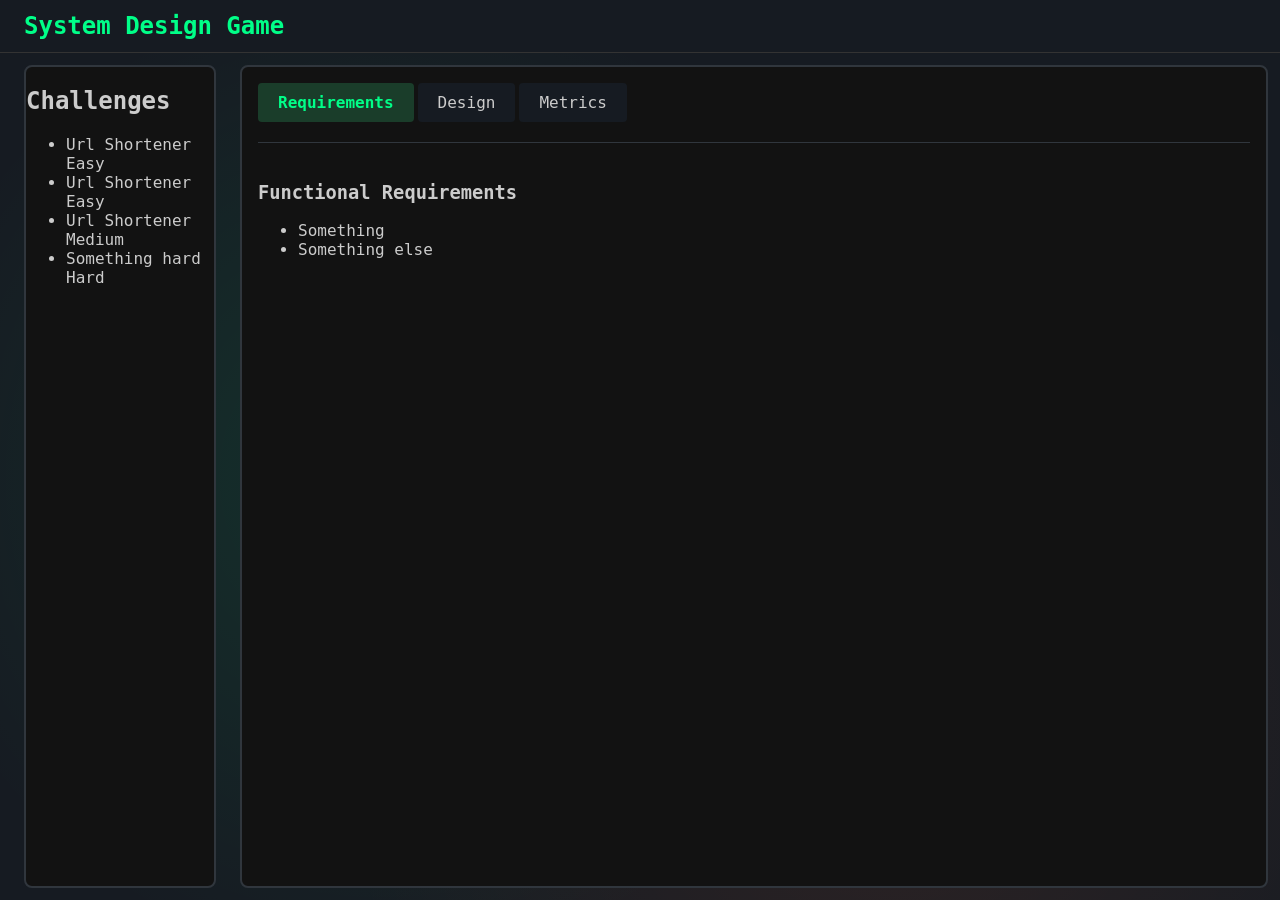
==== commit 929b1450: "html changes" ====
--- a/game.html
+++ b/game.html
@@ -94,20 +94,21 @@
       stroke-width: 2;
     }
 
-    #run-button {
-      margin-top: auto;
-      padding: 10px;
-      background-color: #007acc;
-      color: white;
-      border: none;
-      border-radius: 4px;
-      cursor: pointer;
+    /* === PANELS === */
+    #info-panel {
+      position: absolute;
+      top: 12px;
+      right: 12px;
+      background: var(--color-bg-dark);
+      color: var(--color-text-primary);
+      padding: 1rem;
+      border-radius: var(--radius-large);
+      font-family: monospace;
       font-size: 14px;
-    }
-
-    #run-button:disabled {
-      background-color: #555;
-      cursor: not-allowed;
+      min-width: 220px;
+      z-index: 10;
+      border: 1px solid var(--color-text-dark);
+      box-shadow: 0 0 8px rgba(0, 0, 0, 0.3);
     }
 
     #node-props-panel {
@@ -334,146 +335,172 @@
     <div id="page-container">
       <div id="sd-header">System Design Game</div>
       <div id="main-content">
-      <div id="challenge-container">
-        Challenges
-      </div>
-      <div id="canvas-wrapper">
-        <input type="radio" id="tab1" name="tab" checked>
-        <input type="radio" id="tab2" name="tab">
-        <input type="radio" id="tab3" name="tab">
-
-        <div class="tabs">
-          <div class="tab-labels">
-            <label for="tab1">Requirements</label>
-            <label for="tab2">Design</label>
-            <label for="tab3">Metrics</label>
+        <div id="challenge-container">
+          <h2 class="sidebar-title">Challenges</h2>
+
+          <ul class="challenge-list">
+            <li class="challenge-item active">
+              <div class="challenge-name">Url Shortener</div>
+              <div class="challenge-difficulty easy">Easy</div>
+            </li>
+            <li class="challenge-item">
+              <div class="challenge-name">Url Shortener</div>
+              <div class="challenge-difficulty easy">Easy</div>
+            </li>
+            <li class="challenge-item">
+              <div class="challenge-name">Url Shortener</div>
+              <div class="challenge-difficulty medium">Medium</div>
+            </li>
+            <li class="challenge-item">
+              <div class="challenge-name">Something hard</div>
+              <div class="challenge-difficulty hard">Hard</div>
+            </li>
+          </ul>
+        </div>
+        <div id="canvas-wrapper">
+          <input type="radio" id="tab1" name="tab" checked>
+          <input type="radio" id="tab2" name="tab">
+          <input type="radio" id="tab3" name="tab">
+
+          <div class="tabs">
+            <div class="tab-labels">
+              <label for="tab1">Requirements</label>
+              <label for="tab2">Design</label>
+              <label for="tab3">Metrics</label>
+            </div>
+
+            <!-- Requirements -->
+            <div id="content1" class="tab-content">
+              <div class="requirements-section">
+                <h3>Functional Requirements</h3>
+                <ul class="requirements-list">
+                  <li class="requirement-item">Something</li>
+                  <li class="requirement-item">Something else</li>
+                </ul>
+            </div>
+
+            <!-- Design-->
+            <div id="content2" class="tab-content">
+              <div id="sidebar">
+                <div class="component-icon" draggable="true" data-type="user">
+                  user
+                  <span class="tooltip">simulates user traffic</span>
+                </div>
+
+                <div class="component-icon" draggable="true" data-type="loadbalancer">
+                  load balancer
+                  <span class="tooltip">cost: $5/mo<br>distributes traffic evenly<br>latency: 5 ms</span>
+                </div>
+
+                <div class="component-icon" draggable="true" data-type="webserver (small)">
+                  web server (small)
+                  <span class="tooltip">cost: $10/mo<br>capacity: 100 rps<br>base latency: 50 ms</span>
+                </div>
+
+                <div class="component-icon" draggable="true" data-type="webserver (medium)">
+                  web server (medium)
+                  <span class="tooltip">cost: $20/mo<br>capacity: 200 rps<br>base latency: 40 ms</span>
+                </div>
+
+                <div class="component-icon" draggable="true" data-type="database">
+                  database
+                  <span class="tooltip">cost: $20/mo<br>read capacity: 150 rps<br>base latency: 80 ms<br>supports replication</span>
+                </div>
+
+                <div class="component-icon" draggable="true" data-type="cachestandard">
+                  cache (standard)
+                  <span class="tooltip">cost: $10/mo<br>capacity: 100 rps<br>latency: 5 ms<br>80% hit rate with 1hr ttl</span>
+                </div>
+
+                <div class="component-icon" draggable="true" data-type="cachelarge">
+                  cache (large)
+                  <span class="tooltip">cost: $20/mo<br>capacity: 200 rps<br>latency: 5 ms<br>higher hit rate for large datasets</span>
+                </div>
+
+                <div class="component-icon" draggable="true" data-type="messagequeue">
+                  message queue
+                  <span class="tooltip">cost: $15/mo<br>decouples components<br>useful for batching writes</span>
+                </div>
+
+                <div class="component-icon" draggable="true" data-type="cdn">
+                  cdn/edge cache
+                  <span class="tooltip">cost: $0.03/gb<br>improves global latency<br>caches static content</span>
+                </div>
+
+                <div class="component-icon" draggable="true" data-type="microservice">
+                  microservice node
+                  <span class="tooltip">cost: $10/mo<br>stateless container<br>use for modular logic</span>
+                </div>
+
+                <div class="component-icon" draggable="true" data-type="datapipeline">
+                  data pipeline
+                  <span class="tooltip">cost: $25/mo<br>stream or batch processing<br>used for analytics / etl</span>
+                </div>
+
+                <div class="component-icon" draggable="true" data-type="monitoring">
+                  monitoring/alerting
+                  <span class="tooltip">cost: $5/mo<br>health checks + logs<br>alerts on failures</span>
+                </div>
+
+                <div class="component-icon" draggable="true" data-type="thirdparty">
+                  third-party service
+                  <span class="tooltip">external apis<br>latency + cost vary<br>examples: payment, email, search</span>
+                </div>
+
+                <div id="arrow-tool">arrow tool</div>
+              </div>
+
+              <div id="canvas-container">
+                <div id="info-panel">
+                  <div id="constraints-panel">
+                    <div class="panel-title">level constraints</div>
+                    <div class="panel-metric"><span class="label">🎯 target rps:</span> <span id="constraint-rps">–</span></div>
+                    <div class="panel-metric"><span class="label">⏱️ max p95 latency:</span> <span id="constraint-latency">–</span></div>
+                    <div class="panel-metric"><span class="label">💸 max cost:</span> <span id="constraint-cost">–</span></div>
+                    <div class="panel-metric"><span class="label">🔒 availability:</span> <span id="constraint-availability">–</span></div>
+                  </div>
+
+                  <div id="score-panel">
+                    <div class="panel-title">simulation results</div>
+                    <div class="panel-metric"><span class="label">✅ cost:</span> <span id="score-cost">–</span></div>
+                    <div class="panel-metric"><span class="label">⚡ p95 latency:</span> <span id="score-p95">–</span></div>
+                    <div class="panel-metric"><span class="label">📈 achieved rps:</span> <span id="score-rps">–</span></div>
+                    <div class="panel-metric"><span class="label">🛡️ availability:</span> <span id="score-availability">–</span></div>
+                  </div>
+                </div>
+
+                <svg id="canvas">
+                  <defs>
+                    <marker id="arrowhead" markerwidth="10" markerheight="7" refx="10" refy="3.5" orient="auto">
+                      <polygon points="0 0, 10 3.5, 0 7" fill="#333" />
+                    </marker>
+                  </defs>
+                </svg>
+                <div id="node-props-panel">
+                  <h3>node properties</h3>
+                  <div id="label-group">
+                    <label>label:<input type="text" name="label" /></label>
+                  </div>
+                  <div id="db-group" class="prop-group">
+                    <label>replication factor:<input type="number" name="replication" min="1" step="1" /></label>
+                  </div>
+                  <div id="cache-group" class="prop-group">
+                    <label>cache ttl (secs):<input type="number" name="cachettl" min="0" step="60" /></label>
+                  </div>
+                  <button id="node-props-save" disabled>save</button>
+                </div>
+                <div id="bottom-panel">
+                  <button id="run-button" disabled>Test Design</button>
+
+                </div>
+
+              </div>
+
+            </div>
+
+            <!-- Metrics-->
+            <div id="content3" class="tab-content">This is Tab 3 content.</div>
           </div>
-
-          <!-- Requirements -->
-          <div id="content1" class="tab-content">This is Tab 1 content.</div>
-
-          <!-- Design-->
-          <div id="content2" class="tab-content">
-            <div id="sidebar">
-              <div class="component-icon" draggable="true" data-type="user">
-                user
-                <span class="tooltip">simulates user traffic</span>
-              </div>
-
-              <div class="component-icon" draggable="true" data-type="loadbalancer">
-                load balancer
-                <span class="tooltip">cost: $5/mo<br>distributes traffic evenly<br>latency: 5 ms</span>
-              </div>
-
-              <div class="component-icon" draggable="true" data-type="webserver (small)">
-                web server (small)
-                <span class="tooltip">cost: $10/mo<br>capacity: 100 rps<br>base latency: 50 ms</span>
-              </div>
-
-              <div class="component-icon" draggable="true" data-type="webserver (medium)">
-                web server (medium)
-                <span class="tooltip">cost: $20/mo<br>capacity: 200 rps<br>base latency: 40 ms</span>
-              </div>
-
-              <div class="component-icon" draggable="true" data-type="database">
-                database
-                <span class="tooltip">cost: $20/mo<br>read capacity: 150 rps<br>base latency: 80 ms<br>supports replication</span>
-              </div>
-
-              <div class="component-icon" draggable="true" data-type="cachestandard">
-                cache (standard)
-                <span class="tooltip">cost: $10/mo<br>capacity: 100 rps<br>latency: 5 ms<br>80% hit rate with 1hr ttl</span>
-              </div>
-
-              <div class="component-icon" draggable="true" data-type="cachelarge">
-                cache (large)
-                <span class="tooltip">cost: $20/mo<br>capacity: 200 rps<br>latency: 5 ms<br>higher hit rate for large datasets</span>
-              </div>
-
-              <div class="component-icon" draggable="true" data-type="messagequeue">
-                message queue
-                <span class="tooltip">cost: $15/mo<br>decouples components<br>useful for batching writes</span>
-              </div>
-
-              <div class="component-icon" draggable="true" data-type="cdn">
-                cdn/edge cache
-                <span class="tooltip">cost: $0.03/gb<br>improves global latency<br>caches static content</span>
-              </div>
-
-              <div class="component-icon" draggable="true" data-type="microservice">
-                microservice node
-                <span class="tooltip">cost: $10/mo<br>stateless container<br>use for modular logic</span>
-              </div>
-
-              <div class="component-icon" draggable="true" data-type="datapipeline">
-                data pipeline
-                <span class="tooltip">cost: $25/mo<br>stream or batch processing<br>used for analytics / etl</span>
-              </div>
-
-              <div class="component-icon" draggable="true" data-type="monitoring">
-                monitoring/alerting
-                <span class="tooltip">cost: $5/mo<br>health checks + logs<br>alerts on failures</span>
-              </div>
-
-              <div class="component-icon" draggable="true" data-type="thirdparty">
-                third-party service
-                <span class="tooltip">external apis<br>latency + cost vary<br>examples: payment, email, search</span>
-              </div>
-
-              <div id="arrow-tool">arrow tool</div>
-              <button id="run-button" disabled>Test Design</button>
-            </div>
-
-            <div id="canvas-container">
-              <div id="info-panel">
-                <div id="constraints-panel">
-                  <div class="panel-title">level constraints</div>
-                  <div class="panel-metric"><span class="label">🎯 target rps:</span> <span id="constraint-rps">–</span></div>
-                  <div class="panel-metric"><span class="label">⏱️ max p95 latency:</span> <span id="constraint-latency">–</span></div>
-                  <div class="panel-metric"><span class="label">💸 max cost:</span> <span id="constraint-cost">–</span></div>
-                  <div class="panel-metric"><span class="label">🔒 availability:</span> <span id="constraint-availability">–</span></div>
-                </div>
-
-                <div id="score-panel">
-                  <div class="panel-title">simulation results</div>
-                  <div class="panel-metric"><span class="label">✅ cost:</span> <span id="score-cost">–</span></div>
-                  <div class="panel-metric"><span class="label">⚡ p95 latency:</span> <span id="score-p95">–</span></div>
-                  <div class="panel-metric"><span class="label">📈 achieved rps:</span> <span id="score-rps">–</span></div>
-                  <div class="panel-metric"><span class="label">🛡️ availability:</span> <span id="score-availability">–</span></div>
-                </div>
-              </div>
-
-              <svg id="canvas">
-                <defs>
-                  <marker id="arrowhead" markerwidth="10" markerheight="7" refx="10" refy="3.5" orient="auto">
-                    <polygon points="0 0, 10 3.5, 0 7" fill="#333" />
-                  </marker>
-                </defs>
-              </svg>
-              <div id="node-props-panel">
-                <h3>node properties</h3>
-                <div id="label-group">
-                  <label>label:<input type="text" name="label" /></label>
-                </div>
-                <div id="db-group" class="prop-group">
-                  <label>replication factor:<input type="number" name="replication" min="1" step="1" /></label>
-                </div>
-                <div id="cache-group" class="prop-group">
-                  <label>cache ttl (secs):<input type="number" name="cachettl" min="0" step="60" /></label>
-                </div>
-                <button id="node-props-save" disabled>save</button>
-              </div>
-              <div id="bottom-panel">
-                Hi
-              </div>
-
-            </div>
-
-          </div>
-
-          <!-- Metrics-->
-          <div id="content3" class="tab-content">This is Tab 3 content.</div>
-        </div>
         </div>
       </div>
     </div>
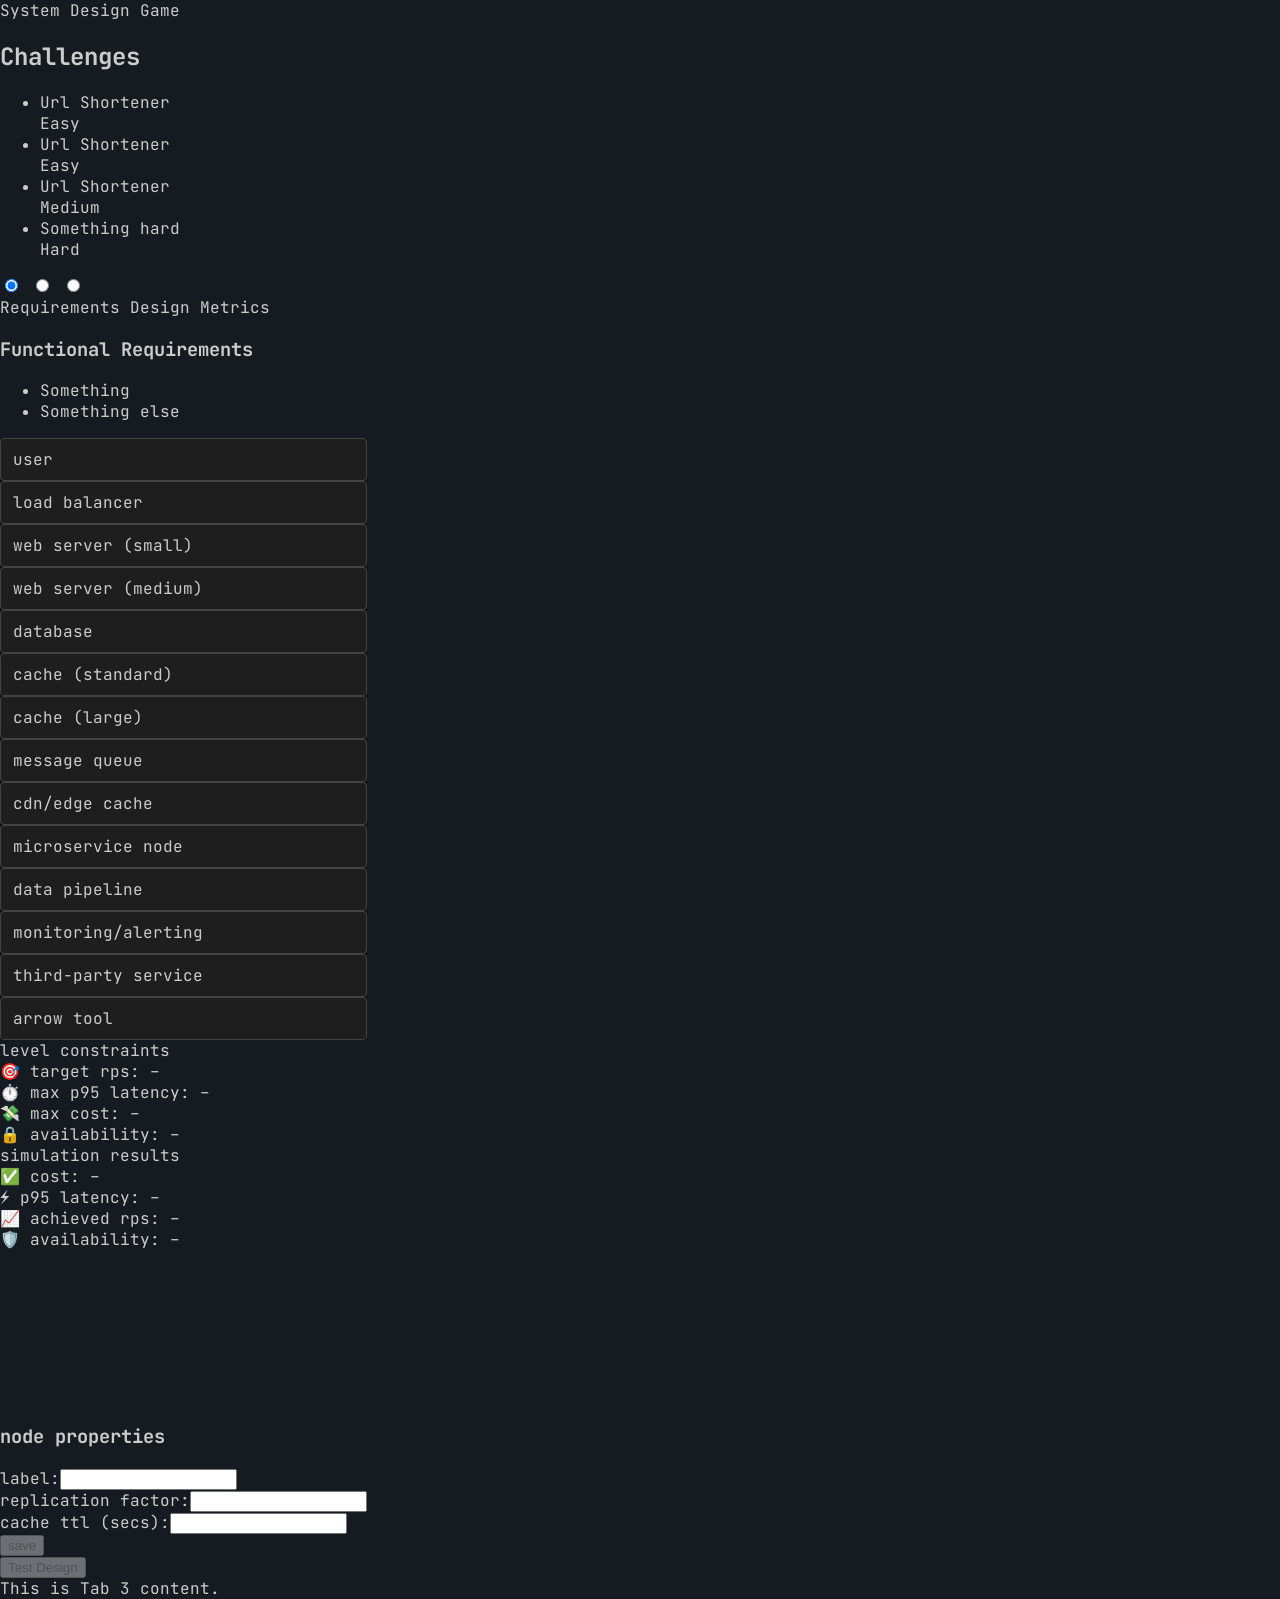
==== commit b8f48dc4: "canvas changes" ====
--- a/game.html
+++ b/game.html
@@ -5,15 +5,60 @@
     <meta name="viewport" content="width=device-width, initial-scale=1.0">
     <title>System Design Game</title>
     <style>
+    @import url('https://fonts.googleapis.com/css2?family=JetBrains+Mono:wght@300;400;500;700&display=swap');
+
+    /* === CSS VARIABLES === */
+    :root {
+      /* Colors */
+      --color-bg-body: #161b22;
+      --color-bg-dark: #121212;
+      --color-bg-sidebar: #111;
+      --color-bg-component: #1e1e1e;
+      --color-bg-hover: #2a2a2a;
+      --color-bg-accent: #005f87;
+      --color-bg-tab-active: #1a3d2a;
+
+      --color-border: #444;
+      --color-border-accent: #00ff88;
+      --color-border-panel: #30363d;
+
+      --color-text-primary: #ccc;
+      --color-text-muted: #888;
+      --color-text-accent: #00ff88;
+      --color-text-white: #fff;
+      --color-text-dark: #333;
+
+      --color-button: #238636;
+      --color-button-disabled: #555;
+
+      --color-connection: #333;
+      --color-connection-selected: #007bff;
+
+      --color-tooltip-bg: #333;
+      --color-tooltip-text: #fff;
+
+      /* Sizes */
+      --radius-small: 4px;
+      --radius-medium: 6px;
+      --radius-large: 8px;
+
+      --font-family-mono: 'JetBrains Mono', monospace;
+      --font-family-code: 'Fira Code', monospace;
+
+      --component-padding: 8px;
+      --component-gap: 12px;
+    }
+
+    /* === RESET === */
     * {
       box-sizing: border-box;
     }
 
     body {
       margin: 0;
-      font-family: 'JetBrains Mono', monospace;
-      background-color: #161b22;
-      color: #ccc;
+      font-family: var(--font-family-mono);
+      background-color: var(--color-bg-body);
+      color: var(--color-text-primary);
       display: flex;
       flex-direction: row;
       height: 100vh;
@@ -22,9 +67,14 @@
     #sidebar {
       width: 100%;
       background-color: #111;
+    #main-content {
       display: flex;
       flex-direction: row;
-      gap: 12px;
+      height: 100%;
+      background: radial-gradient(circle at 30% 50%, rgba(0, 255, 136, 0.1), transparent 50%),
+        radial-gradient(circle at 70% 80%, rgba(255, 107, 53, 0.1), transparent 50%);
+    }
+
       flex-wrap: wrap;
     }
 
@@ -33,56 +83,95 @@
       background-color: #1e1e1e;
       border: 1px solid #444;
       border-radius: 4px;
+    /* === COMPONENT ICONS === */
+    .component-icon,
+    #arrow-tool {
+      position: relative;
+      padding: var(--component-padding) 12px;
+      background-color: var(--color-bg-component);
+      border: 1px solid var(--color-border);
+      border-radius: var(--radius-medium);
       text-align: center;
       cursor: grab;
       user-select: none;
       font-size: 16px;
+      color: var(--color-text-primary);
       transition: background-color 0.1s ease;
-      color: rgb(204, 204, 204);
-    }
-
-    .component-icon:hover, #arrow-tool:hover {
-      background-color: #2a2a2a;
-      border: 1px solid #00ff88;
-    }
-
-    .component-icon:active, #arrow-tool:active {
+    }
+
+    .component-icon:hover,
+    #arrow-tool:hover {
+      background-color: var(--color-bg-hover);
+      border-color: var(--color-border-accent);
+    }
+
+    .component-icon:active,
+    #arrow-tool:active {
       cursor: grabbing;
     }
 
     #arrow-tool.active {
-      background-color: #005f87;
-      color: white;
-      border-color: #007acc;
-    }
-
-    #canvas-container {
-      flex: 1;
-      position: relative;
-      background: #121212;
-      box-sizing: border-box;
-      height: 100%;
-      margin: 16px 0 0;
-
-    }
-
+      background-color: var(--color-bg-accent);
+      color: var(--color-text-white);
+      border-color: var(--color-button);
+    }
+
+    /* === TOOLTIP === */
+    .tooltip {
+      visibility: hidden;
+      opacity: 0;
+      position: absolute;
+      top: 100%;
+      left: 0;
+      z-index: 10;
+      background: var(--color-tooltip-bg);
+      color: var(--color-tooltip-text);
+      padding: 6px 8px;
+      border-radius: var(--radius-small);
+      white-space: nowrap;
+      font-size: 14px;
+      line-height: 1.4;
+      margin-top: 4px;
+      transition: opacity 0.2s;
+    }
+
+    .component-icon:hover .tooltip {
+      visibility: visible;
+      opacity: 1;
+      z-index: 1000;
+    }
+
+    .component-icon.dragging .tooltip {
+      display: none;
+    }
+
+    /* === CANVAS === */
     #canvas-wrapper {
       flex: 1;
       display: flex;
       flex-direction: column;
-      border-radius: 8px;
-      border: 2px solid #30363d;
+      border-radius: var(--radius-large);
+      border: 2px solid var(--color-border-panel);
       overflow: hidden;
-      background: #121212;
+      background: var(--color-bg-dark);
       margin: 12px 12px 12px 0;
       padding: 16px;
     }
+
+    #canvas-container {
+      flex: 1;
+      position: relative;
+      background: var(--color-bg-dark);
+      height: 100%;
+      margin-top: 16px;
+    }
+
     #canvas {
       width: 100%;
       height: 90%;
-      background: #121212;
-      border: 2px dashed #30363d;
-      border-radius: 8px;
+      background: var(--color-bg-dark);
+      border: 2px dashed var(--color-border-panel);
+      border-radius: var(--radius-large);
     }
 
     .dropped {
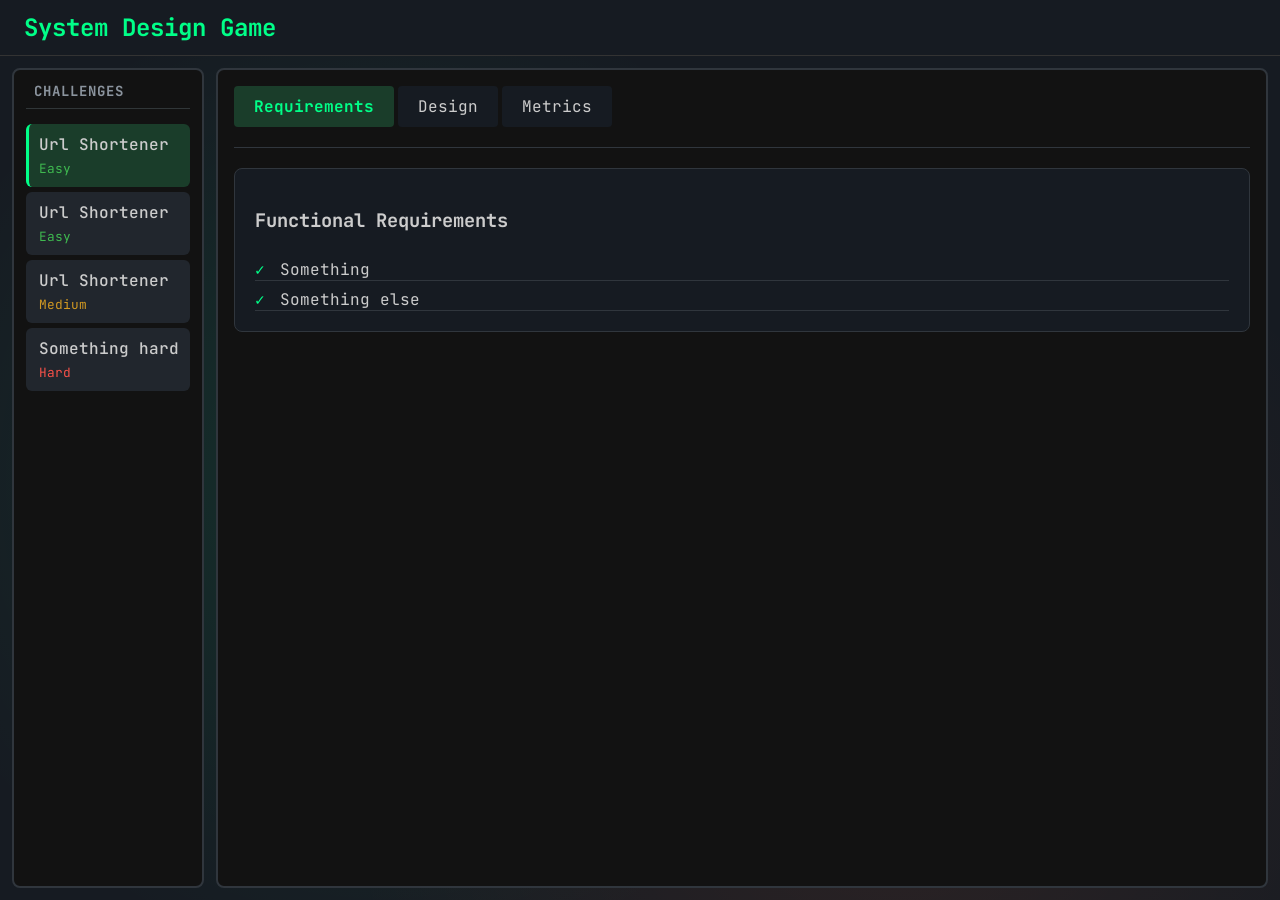
==== commit 9f348e4d: "working arrow tool" ====
--- a/game.html
+++ b/game.html
@@ -64,9 +64,23 @@
       height: 100vh;
     }
 
-    #sidebar {
+    /* === LAYOUT === */
+    #page-container {
+      display: flex;
+      flex-direction: column;
       width: 100%;
-      background-color: #111;
+    }
+
+    #sd-header {
+      width: 100%;
+      background: none;
+      padding: 12px 24px;
+      font-size: 24px;
+      font-weight: bold;
+      color: var(--color-text-accent);
+      border-bottom: 1px solid var(--color-text-dark);
+    }
+
     #main-content {
       display: flex;
       flex-direction: row;
@@ -75,14 +89,16 @@
         radial-gradient(circle at 70% 80%, rgba(255, 107, 53, 0.1), transparent 50%);
     }
 
+    /* === SIDEBAR === */
+    #sidebar {
+      width: 100%;
+      background-color: var(--color-bg-sidebar);
+      display: flex;
       flex-wrap: wrap;
-    }
-
-    .component-icon, #arrow-tool {
-      padding: 10px 12px;
-      background-color: #1e1e1e;
-      border: 1px solid #444;
-      border-radius: 4px;
+      flex-direction: row;
+      gap: var(--component-gap);
+    }
+
     /* === COMPONENT ICONS === */
     .component-icon,
     #arrow-tool {
@@ -205,12 +221,12 @@
       top: 20px;
       right: 20px;
       width: 220px;
-      background-color: #111;
-      border: 1px solid #444;
-      border-radius: 4px;
+      background-color: var(--color-bg-sidebar);
+      border: 1px solid var(--color-border);
+      border-radius: var(--radius-small);
       padding: 12px;
-      color: #eee;
-      box-shadow: 0 0 10px rgba(0,0,0,0.6);
+      color: var(--color-text-white);
+      box-shadow: 0 0 10px rgba(0, 0, 0, 0.6);
       display: none;
       z-index: 10;
     }
@@ -218,7 +234,7 @@
     #node-props-panel h3 {
       margin-top: 0;
       font-size: 15px;
-      color: #ccc;
+      color: var(--color-text-primary);
     }
 
     .prop-group {
@@ -226,7 +242,8 @@
       margin-bottom: 12px;
     }
 
-    .prop-group label, .prop-group input {
+    .prop-group label,
+    .prop-group input {
       display: block;
       width: 100%;
       margin-top: 6px;
@@ -237,111 +254,32 @@
     input[type="number"] {
       padding: 6px;
       background-color: #222;
-      border: 1px solid #555;
-      color: #eee;
-      border-radius: 4px;
-      font-family: 'Fira Code', monospace;
-    }
-
+      border: 1px solid var(--color-border);
+      color: var(--color-text-white);
+      border-radius: var(--radius-small);
+      font-family: var(--font-family-code);
+    }
+
+    /* === BUTTONS === */
+    #run-button,
     #node-props-panel button {
-      padding: 8px;
-      background-color: #007acc;
-      color: white;
+      margin-top: auto;
+      padding: 10px;
+      background-color: var(--color-button);
+      color: var(--color-text-white);
       border: none;
-      border-radius: 4px;
+      border-radius: var(--radius-small);
       cursor: pointer;
       font-size: 14px;
-      margin-top: 8px;
-    }
-
+    }
+
+    #run-button:disabled,
     #node-props-panel button:disabled {
-      background-color: #555;
+      background-color: var(--color-button-disabled);
       cursor: not-allowed;
     }
 
-    #info-panel {
-      position: absolute;
-      top: 12px;
-      right: 12px;
-      background: #121212;
-      color: #ccc;
-      padding: 1rem;
-      border-radius: 8px;
-      font-family: monospace;
-      font-size: 14px;
-      min-width: 220px;
-      z-index: 10;
-      border: 1px solid #333;
-      box-shadow: 0 0 8px rgba(0, 0, 0, 0.3);
-    }
-
-    #constraints-panel,
-    #score-panel {
-      margin-bottom: 1rem;
-    }
-
-    .panel-title {
-      font-weight: bold;
-      color: #fff;
-      font-size: 15px;
-      margin-bottom: 0.5rem;
-    }
-
-    .panel-metric {
-      margin-bottom: 0.4rem;
-    }
-
-    .panel-metric .label {
-      display: inline-block;
-      width: 140px;
-      color: #888;
-    }
-
-    .component-icon {
-      position: relative;
-      padding: 8px;
-      background: #1e1e1e;
-      color: rgb(204, 204, 204);
-      border: 1px solid #444;
-      border-radius: 6px;
-      cursor: grab;
-    }
-
-    .component-icon .tooltip {
-      visibility: hidden;
-      opacity: 0;
-      position: absolute;
-      top: 100%;
-      left: 0;
-      z-index: 10;
-      background: #333;
-      color: #fff;
-      padding: 6px 8px;
-      border-radius: 4px;
-      white-space: nowrap;
-      font-size: 12px;
-      line-height: 1.4;
-      margin-top: 4px;
-      transition: opacity 0.2s;
-    }
-
-    .component-icon:hover .tooltip {
-      visibility: visible;
-      opacity: 1;
-      z-index:1000;
-    }
-
-    .component-icon.dragging .tooltip {
-      display: none;
-    }
-
-    #challenge-container {
-      width: 15%;
-      box-sizing: border-box;
-      margin-left: 16px;
-      margin-top: 24px;
-    }
-
+    /* === TABS === */
     .tabs {
       display: flex;
       flex-direction: column;
@@ -356,14 +294,14 @@
 
     .tab-labels label {
       padding: 10px 20px;
-      background: #161b22;
+      background: var(--color-bg-body);
       margin-right: 4px;
       margin-bottom: 20px;
-      border-radius: 4px;
+      border-radius: var(--radius-small);
     }
 
     .tab-content {
-      border-top: 1px solid #30363d;
+      border-top: 1px solid var(--color-border-panel);
       padding: 20px 0 0;
       display: none;
       height: 100%;
@@ -376,9 +314,9 @@
     #tab1:checked ~ .tabs .tab-labels label[for="tab1"],
     #tab2:checked ~ .tabs .tab-labels label[for="tab2"],
     #tab3:checked ~ .tabs .tab-labels label[for="tab3"] {
-      background: #1a3d2a;
+      background: var(--color-bg-tab-active);
       font-weight: bold;
-      color: #00ff88;
+      color: var(--color-text-accent);
     }
 
     #tab1:checked ~ .tabs #content1,
@@ -387,36 +325,120 @@
       display: flex;
       flex-direction: column;
       height: 100%;
-      overflow:hidden;
-    }
-    #sd-header {
-      width: 100%;
-      background: none;
-      padding: 12px 24px;
-      font-size: 24px;
+      overflow: hidden;
+    }
+
+    /* === CHALLENGE PANEL === */
+    #challenge-container {
+      width: 15%;
+      background: var(--color-bg-dark);
+      margin: 12px 12px;
+      border: 2px solid var(--color-border-panel);
+      border-radius: var(--radius-large);
+      padding: 0 12px;
+    }
+
+    .challenge-list {
+      list-style: none;
+      margin: 0;
+      padding: 0;
+    }
+
+    .challenge-name {
+      font-weight: 500;
+      margin-bottom: 5px;
+    }
+
+    .challenge-item {
+      padding: 10px;
+      margin: 5px  0;
+      background: #21262d;
+      border-radius: 6px;
+      cursor: pointer;
+      transition: all 0.2s ease;
+      border-left: 3px solid transparent;
+      list-style: none;
+    }
+
+    .challenge-difficulty {
+      font-size: 0.8rem;
+      color: #0b949e;
+    }
+
+    .challenge-difficulty.easy {
+      color: #3fb950;
+    }
+    
+    .challenge-difficulty.medium {
+      color: #d29922;
+    }
+
+    .challenge-difficulty.hard {
+      color: #f85149
+    }
+    
+    .challenge-item:hover {
+      background: #30363d;
+    }
+    .challenge-item.active {
+      background: #1a3d2a;
+      border-left-color: #00ff88;
+    }
+
+    /* === PANEL METRICS === */
+    .panel-title {
       font-weight: bold;
+      color: var(--color-text-white);
+      font-size: 15px;
+      margin-bottom: 0.5rem;
+    }
+
+    .panel-metric {
+      margin-bottom: 0.4rem;
+    }
+
+    .panel-metric .label {
+      display: inline-block;
+      width: 140px;
+      color: var(--color-text-muted);
+    }
+
+    .sidebar-title {
+      color: #8b949e;
+      font-size: 14px;
+      text-transform: uppercase;
+      letter-spacing: 1px;
+      margin-bottom: 15px;
+      padding-bottom: 8px;
+      padding-left: 8px;
+      border-bottom: 1px solid #303638;
+    }
+
+    .requirements-section {
+      background: #161b22;
+      border: 1px solid #30363d;
+      border-radius: 8px;
+      padding: 20px;
+      margin-bottom: 20px;
+    }
+
+    .requirements-list {
+      margin: 0;
+      padding: 0;
+      list-style: none;
+    }
+
+    .requirement-item {
+      position: relative;
+      padding: 8px 0 0 25px;
+      margin: 0;
+      border-bottom: 1px solid #30363d;;
+    }
+    .requirement-item:before {
+      content: "✓";
       color: #00ff88;
-      border-bottom: 1px solid #333;
-    }
-
-    #page-container {
-      display: flex;
-      flex-direction: column;
-      width: 100%;
-    }
-    #main-content {
-      display: flex;
-      flex-direction: row;
-      height: 100%;
-      background: radial-gradient(circle at 30% 50%, rgba(0, 255, 136, 0.1) 0%, transparent 50%),
-                        radial-gradient(circle at 70% 80%, rgba(255, 107, 53, 0.1) 0%, transparent 50%)
-    }
-
-    #challenge-container {
-      background: #121212;
-      margin: 12px 24px;
-      border: 2px solid #30363d;
-      border-radius: 8px;
+      position: absolute;
+      left: 0;
     }
     </style>
   </head>
@@ -466,6 +488,7 @@
                   <li class="requirement-item">Something</li>
                   <li class="requirement-item">Something else</li>
                 </ul>
+              </div>
             </div>
 
             <!-- Design-->
@@ -561,7 +584,7 @@
                 <svg id="canvas">
                   <defs>
                     <marker id="arrowhead" markerwidth="10" markerheight="7" refx="10" refy="3.5" orient="auto">
-                      <polygon points="0 0, 10 3.5, 0 7" fill="#333" />
+                      <polygon points="0 0, 10 3.5, 0 7" fill="#ccc" />
                     </marker>
                   </defs>
                 </svg>
@@ -737,6 +760,30 @@
           this.app.selectedNode = null;
         }
       }
+
+      getConnectionPointToward(otherNode) {
+        const bbox = this.group.getBBox();
+  const ctm = this.group.getCTM();
+
+  const centerX = ctm.e + bbox.x + bbox.width / 2;
+  const centerY = ctm.f + bbox.y + bbox.height / 2;
+
+  const otherCenter = otherNode.getCenter();
+
+  let edgeX = centerX;
+  let edgeY = centerY;
+
+  const dx = otherCenter.x - centerX;
+  const dy = otherCenter.y - centerY;
+
+  if (Math.abs(dx) > Math.abs(dy)) {
+    edgeX += dx > 0 ? bbox.width / 2 : -bbox.width / 2;
+  } else {
+    edgeY += dy > 0 ? bbox.height / 2 : -bbox.height / 2;
+  }
+
+  return { x: edgeX, y: edgeY };
+      }
     }
 
     class Connection {
@@ -745,10 +792,10 @@
         this.end = endNode;
         this.app = app;
         this.line = createSVGElement('line', {
-          stroke: '#333', 'stroke-width': 2, 'marker-end': 'url(#arrowhead)'
+          stroke: '#ccc', 'stroke-width': 2, 'marker-end': 'url(#arrowhead)'
         });
         this.text = createSVGElement('text', {
-          'text-anchor': 'middle', 'font-size': 12, fill: '#333'
+          'text-anchor': 'middle', 'font-size': 12, fill: '#ccc'
         });
         this.text.textContent = label;
         app.canvas.appendChild(this.line);
@@ -764,8 +811,8 @@
       }
 
       updatePosition() {
-        const s = this.start.getCenter();
-        const e = this.end.getCenter();
+        const s = this.start.getConnectionPointToward(this.end);
+const e = this.end.getConnectionPointToward(this.start);
         this.line.setAttribute('x1', s.x);
         this.line.setAttribute('y1', s.y);
         this.line.setAttribute('x2', e.x);
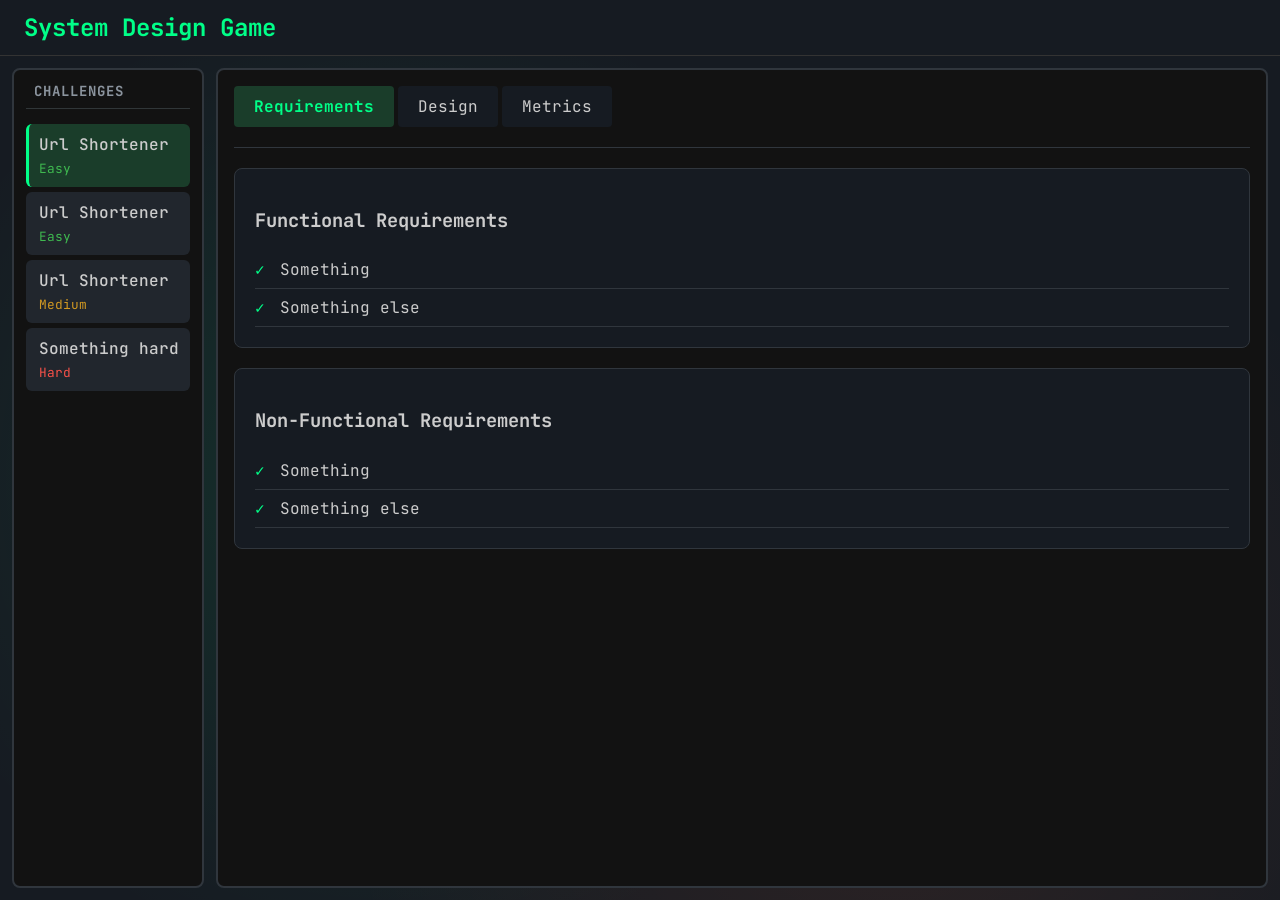
==== commit 8d9282a6: "added toolbar" ====
--- a/game.html
+++ b/game.html
@@ -199,6 +199,41 @@
       stroke-width: 2;
     }
 
+    #canvas-toolbar {
+      position: absolute;
+      top: 12px;
+      left: 12px;
+      z-index: 20;
+      display: flex;
+      gap: 8px;
+      background: var(--color-bg-component);
+      border: 1px solid var(--color-border);
+      border-radius: var(--radius-small);
+      padding: 6px;
+      box-shadow: 0 0 8px rgba(0, 0, 0, 0.4);
+    }
+
+    .toolbar-btn {
+      background: none;
+      border: 1px solid var(--color-border);
+      color: var(--color-text-primary);
+      padding: 6px 10px;
+      border-radius: var(--radius-small);
+      font-size: 14px;
+      cursor: pointer;
+      font-family: var(--font-family-mono);
+    }
+
+    .toolbar-btn:hover {
+      background-color: var(--color-bg-hover);
+      border-color: var(--color-border-accent);
+    }
+
+    .toolbar-btn.active {
+      background-color: var(--color-bg-accent);
+      color: var(--color-text-white);
+      border-color: var(--color-button);
+    }
     /* === PANELS === */
     #info-panel {
       position: absolute;
@@ -218,8 +253,6 @@
 
     #node-props-panel {
       position: absolute;
-      top: 20px;
-      right: 20px;
       width: 220px;
       background-color: var(--color-bg-sidebar);
       border: 1px solid var(--color-border);
@@ -237,6 +270,17 @@
       color: var(--color-text-primary);
     }
 
+    #node-props-save {
+      margin-top: 8px;
+      padding: 10px;
+      background-color: var(--color-button);
+      color: var(--color-text-white);
+      border: none;
+      border-radius: var(--radius-small);
+      cursor: pointer;
+      font-size: 14px;
+    }
+
     .prop-group {
       display: none;
       margin-bottom: 12px;
@@ -261,8 +305,7 @@
     }
 
     /* === BUTTONS === */
-    #run-button,
-    #node-props-panel button {
+    #run-button {
       margin-top: auto;
       padding: 10px;
       background-color: var(--color-button);
@@ -368,7 +411,7 @@
     .challenge-difficulty.easy {
       color: #3fb950;
     }
-    
+
     .challenge-difficulty.medium {
       color: #d29922;
     }
@@ -376,7 +419,7 @@
     .challenge-difficulty.hard {
       color: #f85149
     }
-    
+
     .challenge-item:hover {
       background: #30363d;
     }
@@ -430,7 +473,7 @@
 
     .requirement-item {
       position: relative;
-      padding: 8px 0 0 25px;
+      padding: 8px 0 8px 25px;
       margin: 0;
       border-bottom: 1px solid #30363d;;
     }
@@ -489,6 +532,15 @@
                   <li class="requirement-item">Something else</li>
                 </ul>
               </div>
+
+              <div class="requirements-section">
+                <h3>Non-Functional Requirements</h3>
+                <ul class="requirements-list">
+                  <li class="requirement-item">Something</li>
+                  <li class="requirement-item">Something else</li>
+                </ul>
+              </div>
+
             </div>
 
             <!-- Design-->
@@ -499,7 +551,7 @@
                   <span class="tooltip">simulates user traffic</span>
                 </div>
 
-                <div class="component-icon" draggable="true" data-type="loadbalancer">
+                <div class="component-icon" draggable="true" data-type="load balancer">
                   load balancer
                   <span class="tooltip">cost: $5/mo<br>distributes traffic evenly<br>latency: 5 ms</span>
                 </div>
@@ -519,12 +571,12 @@
                   <span class="tooltip">cost: $20/mo<br>read capacity: 150 rps<br>base latency: 80 ms<br>supports replication</span>
                 </div>
 
-                <div class="component-icon" draggable="true" data-type="cachestandard">
+                <div class="component-icon" draggable="true" data-type="cache (standard)">
                   cache (standard)
                   <span class="tooltip">cost: $10/mo<br>capacity: 100 rps<br>latency: 5 ms<br>80% hit rate with 1hr ttl</span>
                 </div>
 
-                <div class="component-icon" draggable="true" data-type="cachelarge">
+                <div class="component-icon" draggable="true" data-type="cache (large)">
                   cache (large)
                   <span class="tooltip">cost: $20/mo<br>capacity: 200 rps<br>latency: 5 ms<br>higher hit rate for large datasets</span>
                 </div>
@@ -535,7 +587,7 @@
                 </div>
 
                 <div class="component-icon" draggable="true" data-type="cdn">
-                  cdn/edge cache
+                  CDN
                   <span class="tooltip">cost: $0.03/gb<br>improves global latency<br>caches static content</span>
                 </div>
 
@@ -544,25 +596,26 @@
                   <span class="tooltip">cost: $10/mo<br>stateless container<br>use for modular logic</span>
                 </div>
 
-                <div class="component-icon" draggable="true" data-type="datapipeline">
+                <div class="component-icon" draggable="true" data-type="data pipeline">
                   data pipeline
                   <span class="tooltip">cost: $25/mo<br>stream or batch processing<br>used for analytics / etl</span>
                 </div>
 
-                <div class="component-icon" draggable="true" data-type="monitoring">
+                <div class="component-icon" draggable="true" data-type="monitoring/alerting">
                   monitoring/alerting
                   <span class="tooltip">cost: $5/mo<br>health checks + logs<br>alerts on failures</span>
                 </div>
 
-                <div class="component-icon" draggable="true" data-type="thirdparty">
+                <div class="component-icon" draggable="true" data-type="third party service">
                   third-party service
                   <span class="tooltip">external apis<br>latency + cost vary<br>examples: payment, email, search</span>
                 </div>
-
-                <div id="arrow-tool">arrow tool</div>
               </div>
 
               <div id="canvas-container">
+                <div id="canvas-toolbar">
+                  <button id="arrow-tool-btn" class="toolbar-btn">Arrow Tool</button>
+                </div>
                 <div id="info-panel">
                   <div id="constraints-panel">
                     <div class="panel-title">level constraints</div>
@@ -656,7 +709,7 @@
           x: x + app.componentSize.width / 2,
           y: y + app.componentSize.height / 2 + 5,
           'text-anchor': 'middle',
-          'font-size': 14,
+          'font-size': 16,
           fill: '#ccc'
         });
         this.text.textContent = this.props.label;
@@ -677,6 +730,11 @@
           } else {
             app.clearSelection();
             this.select();
+          }
+        });
+        this.group.addEventListener('dblclick', (e) => {
+          e.stopPropagation();
+          if (!app.arrowMode) {
             app.showPropsPanel(this);
           }
         });
@@ -763,26 +821,26 @@
 
       getConnectionPointToward(otherNode) {
         const bbox = this.group.getBBox();
-  const ctm = this.group.getCTM();
-
-  const centerX = ctm.e + bbox.x + bbox.width / 2;
-  const centerY = ctm.f + bbox.y + bbox.height / 2;
-
-  const otherCenter = otherNode.getCenter();
-
-  let edgeX = centerX;
-  let edgeY = centerY;
-
-  const dx = otherCenter.x - centerX;
-  const dy = otherCenter.y - centerY;
-
-  if (Math.abs(dx) > Math.abs(dy)) {
-    edgeX += dx > 0 ? bbox.width / 2 : -bbox.width / 2;
-  } else {
-    edgeY += dy > 0 ? bbox.height / 2 : -bbox.height / 2;
-  }
-
-  return { x: edgeX, y: edgeY };
+        const ctm = this.group.getCTM();
+
+        const centerX = ctm.e + bbox.x + bbox.width / 2;
+        const centerY = ctm.f + bbox.y + bbox.height / 2;
+
+        const otherCenter = otherNode.getCenter();
+
+        let edgeX = centerX;
+        let edgeY = centerY;
+
+        const dx = otherCenter.x - centerX;
+        const dy = otherCenter.y - centerY;
+
+        if (Math.abs(dx) > Math.abs(dy)) {
+          edgeX += dx > 0 ? bbox.width / 2 : -bbox.width / 2;
+        } else {
+          edgeY += dy > 0 ? bbox.height / 2 : -bbox.height / 2;
+        }
+
+        return { x: edgeX, y: edgeY };
       }
     }
 
@@ -812,7 +870,7 @@
 
       updatePosition() {
         const s = this.start.getConnectionPointToward(this.end);
-const e = this.end.getConnectionPointToward(this.start);
+        const e = this.end.getConnectionPointToward(this.start);
         this.line.setAttribute('x1', s.x);
         this.line.setAttribute('y1', s.y);
         this.line.setAttribute('x2', e.x);
@@ -849,7 +907,7 @@
         this.selectedConnection = null;
 
         this.sidebar = document.getElementById('sidebar');
-        this.arrowTool = document.getElementById('arrow-tool');
+        this.arrowToolBtn = document.getElementById('arrow-tool-btn');
         this.canvasContainer = document.getElementById('canvas-container');
         this.canvas = document.getElementById('canvas');
         this.runButton = document.getElementById('run-button');
@@ -860,24 +918,34 @@
         this.cacheGroup = document.getElementById('cache-group');
         this.selectedNode = null;
 
+        this.placeholderText = createSVGElement('text', {
+          x: '50%',
+          y: '50%',
+          'text-anchor': 'middle',
+          'dominant-baseline': 'middle',
+          fill: '#444',
+          'font-size': 18,
+          'pointer-events': 'none'
+        });
+        this.placeholderText.textContent = 'Drag and drop elements to start building your system. Press backspace or delete to remove elements.';
+        this.canvas.appendChild(this.placeholderText);
         this.initEventHandlers();
       }
 
       initEventHandlers() {
-        this.arrowTool.addEventListener('click', () => {
+        this.arrowToolBtn.addEventListener('click', () => {
           this.arrowMode = !this.arrowMode;
           if (this.arrowMode) {
-            this.arrowTool.classList.add('active');
+            this.arrowToolBtn.classList.add('active');
             this.hidePropsPanel();
           } else {
-            this.arrowTool.classList.remove('active');
+            this.arrowToolBtn.classList.remove('active');
             if (this.connectionStart) {
               this.connectionStart.group.classList.remove('selected');
               this.connectionStart = null;
             }
           }
-        });
-
+        }); 
         this.sidebar.addEventListener('dragstart', (e) => {
           if (e.target.classList.contains('component-icon')) {
             e.dataTransfer.setData('text/plain', e.target.getAttribute('data-type'));
@@ -901,6 +969,10 @@
           const x = svgP.x - this.componentSize.width / 2;
           const y = svgP.y - this.componentSize.height / 2;
           new Node(type, x, y, this);
+          if (this.placeholderText) {
+            this.placeholderText.remove();
+            this.placeholderText = null;
+          }
         });
 
         this.runButton.addEventListener('click', () => {
@@ -979,7 +1051,6 @@
       }
 
       showPropsPanel(nodeObj) {
-        // ... unchanged ...
         this.activeNode = nodeObj;
         const panel = this.nodePropsPanel;
 
